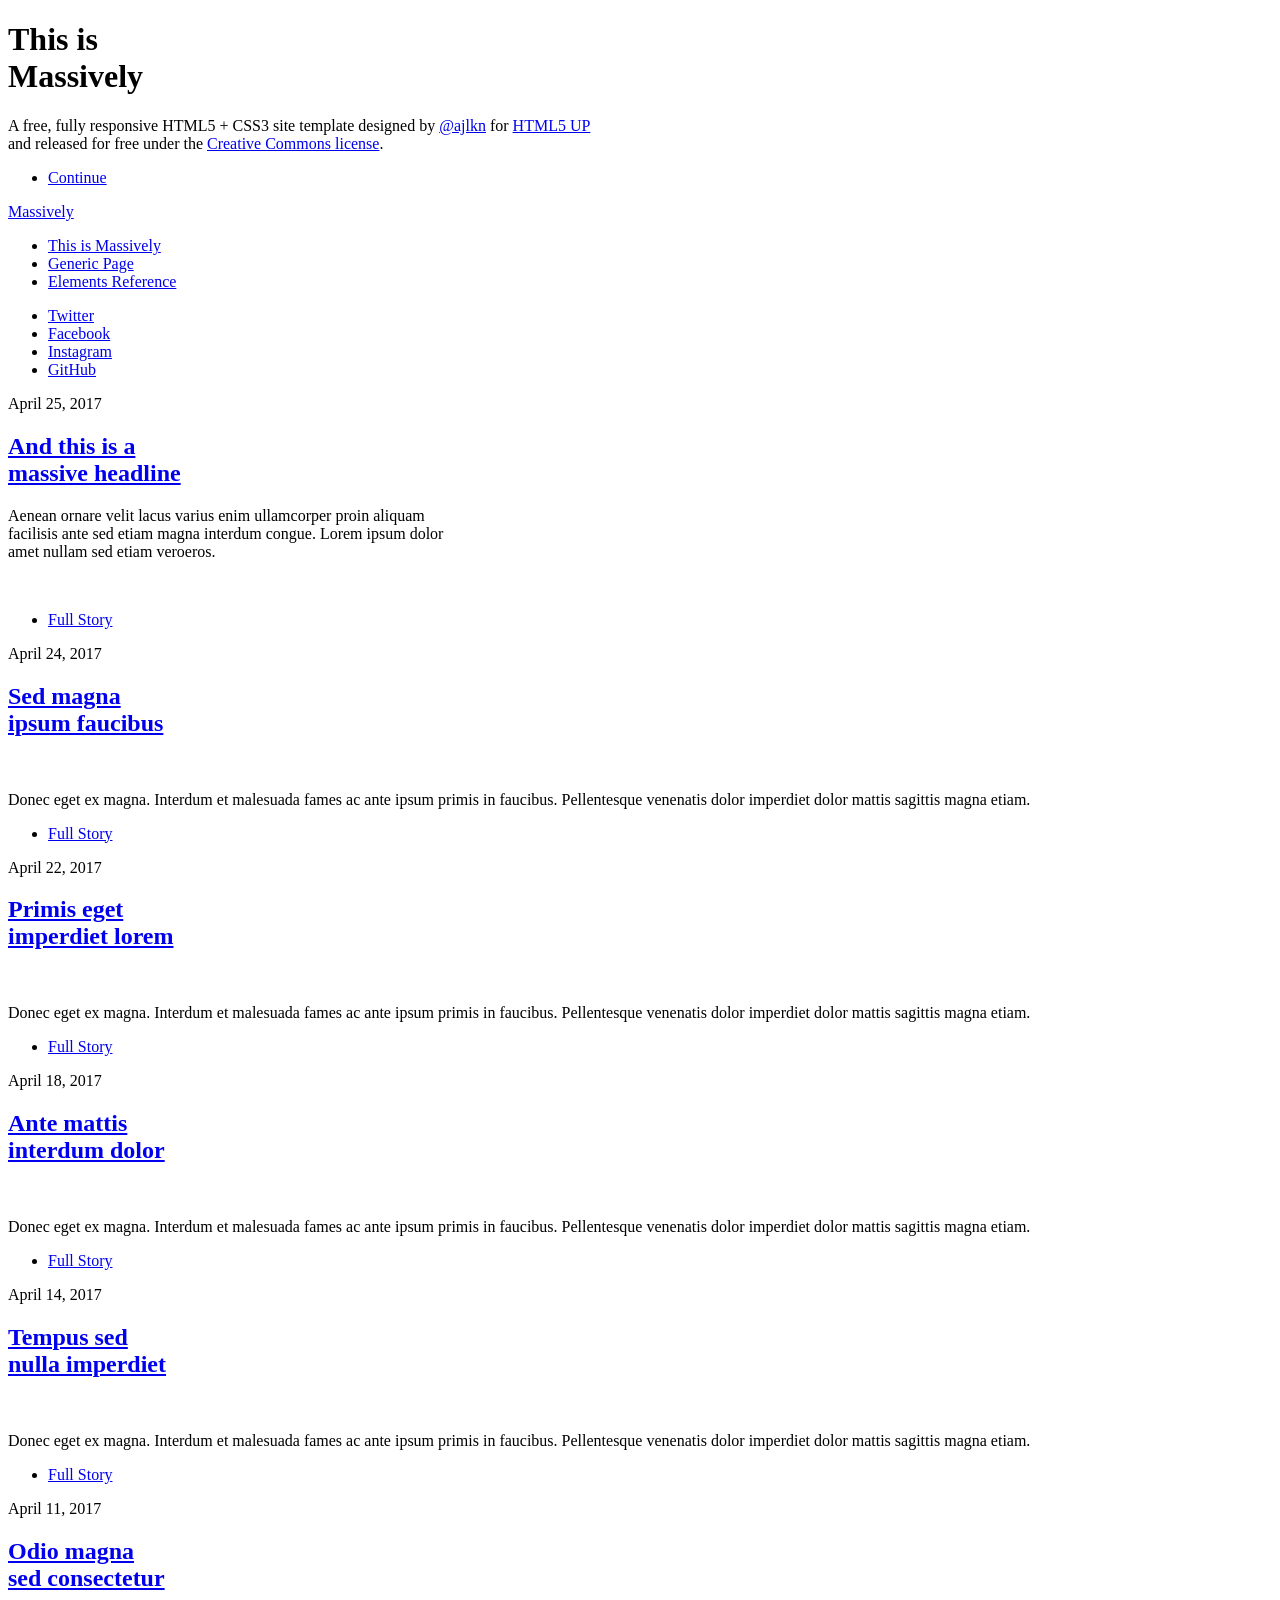
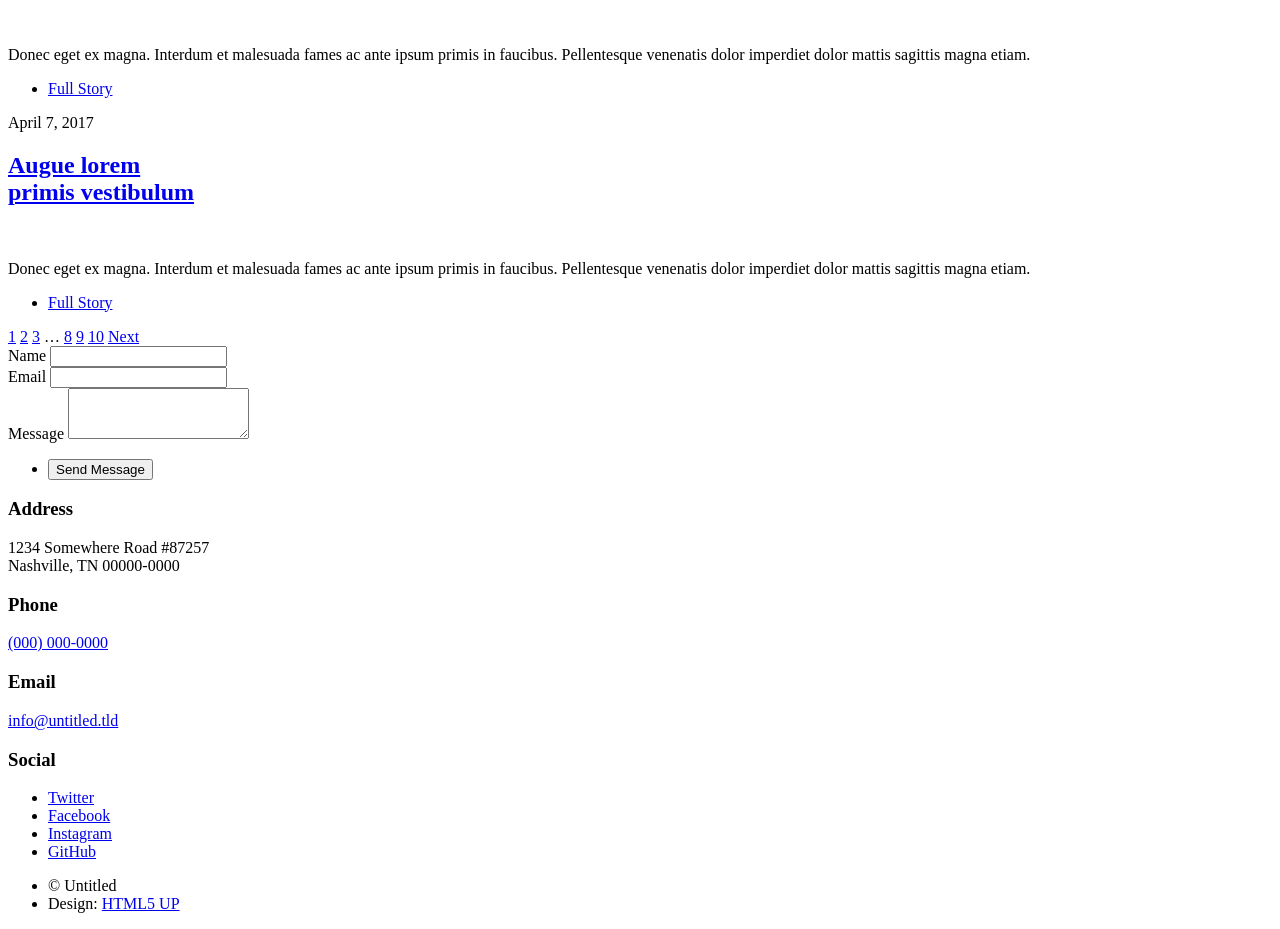
==== index.html @ 6dc0f6fa "Add files via upload" ====
<!DOCTYPE HTML>
<!--
	Massively by HTML5 UP
	html5up.net | @ajlkn
	Free for personal and commercial use under the CCA 3.0 license (html5up.net/license)
-->
<html>
	<head>
		<title>Massively by HTML5 UP</title>
		<meta charset="utf-8" />
		<meta name="viewport" content="width=device-width, initial-scale=1, user-scalable=no" />
		<link rel="stylesheet" href="assets/css/main.css" />
		<noscript><link rel="stylesheet" href="assets/css/noscript.css" /></noscript>
	</head>
	<body class="is-preload">

		<!-- Wrapper -->
			<div id="wrapper" class="fade-in">

				<!-- Intro -->
					<div id="intro">
						<h1>This is<br />
						Massively</h1>
						<p>A free, fully responsive HTML5 + CSS3 site template designed by <a href="https://twitter.com/ajlkn">@ajlkn</a> for <a href="https://html5up.net">HTML5 UP</a><br />
						and released for free under the <a href="https://html5up.net/license">Creative Commons license</a>.</p>
						<ul class="actions">
							<li><a href="#header" class="button icon solid solo fa-arrow-down scrolly">Continue</a></li>
						</ul>
					</div>

				<!-- Header -->
					<header id="header">
						<a href="index.html" class="logo">Massively</a>
					</header>

				<!-- Nav -->
					<nav id="nav">
						<ul class="links">
							<li class="active"><a href="index.html">This is Massively</a></li>
							<li><a href="generic.html">Generic Page</a></li>
							<li><a href="elements.html">Elements Reference</a></li>
						</ul>
						<ul class="icons">
							<li><a href="#" class="icon brands fa-twitter"><span class="label">Twitter</span></a></li>
							<li><a href="#" class="icon brands fa-facebook-f"><span class="label">Facebook</span></a></li>
							<li><a href="#" class="icon brands fa-instagram"><span class="label">Instagram</span></a></li>
							<li><a href="#" class="icon brands fa-github"><span class="label">GitHub</span></a></li>
						</ul>
					</nav>

				<!-- Main -->
					<div id="main">

						<!-- Featured Post -->
							<article class="post featured">
								<header class="major">
									<span class="date">April 25, 2017</span>
									<h2><a href="#">And this is a<br />
									massive headline</a></h2>
									<p>Aenean ornare velit lacus varius enim ullamcorper proin aliquam<br />
									facilisis ante sed etiam magna interdum congue. Lorem ipsum dolor<br />
									amet nullam sed etiam veroeros.</p>
								</header>
								<a href="#" class="image main"><img src="images/pic01.jpg" alt="" /></a>
								<ul class="actions special">
									<li><a href="#" class="button large">Full Story</a></li>
								</ul>
							</article>

						<!-- Posts -->
							<section class="posts">
								<article>
									<header>
										<span class="date">April 24, 2017</span>
										<h2><a href="#">Sed magna<br />
										ipsum faucibus</a></h2>
									</header>
									<a href="#" class="image fit"><img src="images/pic02.jpg" alt="" /></a>
									<p>Donec eget ex magna. Interdum et malesuada fames ac ante ipsum primis in faucibus. Pellentesque venenatis dolor imperdiet dolor mattis sagittis magna etiam.</p>
									<ul class="actions special">
										<li><a href="#" class="button">Full Story</a></li>
									</ul>
								</article>
								<article>
									<header>
										<span class="date">April 22, 2017</span>
										<h2><a href="#">Primis eget<br />
										imperdiet lorem</a></h2>
									</header>
									<a href="#" class="image fit"><img src="images/pic03.jpg" alt="" /></a>
									<p>Donec eget ex magna. Interdum et malesuada fames ac ante ipsum primis in faucibus. Pellentesque venenatis dolor imperdiet dolor mattis sagittis magna etiam.</p>
									<ul class="actions special">
										<li><a href="#" class="button">Full Story</a></li>
									</ul>
								</article>
								<article>
									<header>
										<span class="date">April 18, 2017</span>
										<h2><a href="#">Ante mattis<br />
										interdum dolor</a></h2>
									</header>
									<a href="#" class="image fit"><img src="images/pic04.jpg" alt="" /></a>
									<p>Donec eget ex magna. Interdum et malesuada fames ac ante ipsum primis in faucibus. Pellentesque venenatis dolor imperdiet dolor mattis sagittis magna etiam.</p>
									<ul class="actions special">
										<li><a href="#" class="button">Full Story</a></li>
									</ul>
								</article>
								<article>
									<header>
										<span class="date">April 14, 2017</span>
										<h2><a href="#">Tempus sed<br />
										nulla imperdiet</a></h2>
									</header>
									<a href="#" class="image fit"><img src="images/pic05.jpg" alt="" /></a>
									<p>Donec eget ex magna. Interdum et malesuada fames ac ante ipsum primis in faucibus. Pellentesque venenatis dolor imperdiet dolor mattis sagittis magna etiam.</p>
									<ul class="actions special">
										<li><a href="#" class="button">Full Story</a></li>
									</ul>
								</article>
								<article>
									<header>
										<span class="date">April 11, 2017</span>
										<h2><a href="#">Odio magna<br />
										sed consectetur</a></h2>
									</header>
									<a href="#" class="image fit"><img src="images/pic06.jpg" alt="" /></a>
									<p>Donec eget ex magna. Interdum et malesuada fames ac ante ipsum primis in faucibus. Pellentesque venenatis dolor imperdiet dolor mattis sagittis magna etiam.</p>
									<ul class="actions special">
										<li><a href="#" class="button">Full Story</a></li>
									</ul>
								</article>
								<article>
									<header>
										<span class="date">April 7, 2017</span>
										<h2><a href="#">Augue lorem<br />
										primis vestibulum</a></h2>
									</header>
									<a href="#" class="image fit"><img src="images/pic07.jpg" alt="" /></a>
									<p>Donec eget ex magna. Interdum et malesuada fames ac ante ipsum primis in faucibus. Pellentesque venenatis dolor imperdiet dolor mattis sagittis magna etiam.</p>
									<ul class="actions special">
										<li><a href="#" class="button">Full Story</a></li>
									</ul>
								</article>
							</section>

						<!-- Footer -->
							<footer>
								<div class="pagination">
									<!--<a href="#" class="previous">Prev</a>-->
									<a href="#" class="page active">1</a>
									<a href="#" class="page">2</a>
									<a href="#" class="page">3</a>
									<span class="extra">&hellip;</span>
									<a href="#" class="page">8</a>
									<a href="#" class="page">9</a>
									<a href="#" class="page">10</a>
									<a href="#" class="next">Next</a>
								</div>
							</footer>

					</div>

				<!-- Footer -->
					<footer id="footer">
						<section>
							<form method="post" action="#">
								<div class="fields">
									<div class="field">
										<label for="name">Name</label>
										<input type="text" name="name" id="name" />
									</div>
									<div class="field">
										<label for="email">Email</label>
										<input type="text" name="email" id="email" />
									</div>
									<div class="field">
										<label for="message">Message</label>
										<textarea name="message" id="message" rows="3"></textarea>
									</div>
								</div>
								<ul class="actions">
									<li><input type="submit" value="Send Message" /></li>
								</ul>
							</form>
						</section>
						<section class="split contact">
							<section class="alt">
								<h3>Address</h3>
								<p>1234 Somewhere Road #87257<br />
								Nashville, TN 00000-0000</p>
							</section>
							<section>
								<h3>Phone</h3>
								<p><a href="#">(000) 000-0000</a></p>
							</section>
							<section>
								<h3>Email</h3>
								<p><a href="#">info@untitled.tld</a></p>
							</section>
							<section>
								<h3>Social</h3>
								<ul class="icons alt">
									<li><a href="#" class="icon brands alt fa-twitter"><span class="label">Twitter</span></a></li>
									<li><a href="#" class="icon brands alt fa-facebook-f"><span class="label">Facebook</span></a></li>
									<li><a href="#" class="icon brands alt fa-instagram"><span class="label">Instagram</span></a></li>
									<li><a href="#" class="icon brands alt fa-github"><span class="label">GitHub</span></a></li>
								</ul>
							</section>
						</section>
					</footer>

				<!-- Copyright -->
					<div id="copyright">
						<ul><li>&copy; Untitled</li><li>Design: <a href="https://html5up.net">HTML5 UP</a></li></ul>
					</div>

			</div>

		<!-- Scripts -->
			<script src="assets/js/jquery.min.js"></script>
			<script src="assets/js/jquery.scrollex.min.js"></script>
			<script src="assets/js/jquery.scrolly.min.js"></script>
			<script src="assets/js/browser.min.js"></script>
			<script src="assets/js/breakpoints.min.js"></script>
			<script src="assets/js/util.js"></script>
			<script src="assets/js/main.js"></script>

	</body>
</html>
---- assets/css/main.css ----
@import url(fontawesome-all.min.css);
@import url("https://fonts.googleapis.com/css?family=Merriweather:300,700,300italic,700italic|Source+Sans+Pro:900");

/*
	Massively by HTML5 UP
	html5up.net | @ajlkn
	Free for personal and commercial use under the CCA 3.0 license (html5up.net/license)
*/

html, body, div, span, applet, object,
iframe, h1, h2, h3, h4, h5, h6, p, blockquote,
pre, a, abbr, acronym, address, big, cite,
code, del, dfn, em, img, ins, kbd, q, s, samp,
small, strike, strong, sub, sup, tt, var, b,
u, i, center, dl, dt, dd, ol, ul, li, fieldset,
form, label, legend, table, caption, tbody,
tfoot, thead, tr, th, td, article, aside,
canvas, details, embed, figure, figcaption,
footer, header, hgroup, menu, nav, output, ruby,
section, summary, time, mark, audio, video {
	margin: 0;
	padding: 0;
	border: 0;
	font-size: 100%;
	font: inherit;
	vertical-align: baseline;}

article, aside, details, figcaption, figure,
footer, header, hgroup, menu, nav, section {
	display: block;}

body {
	line-height: 1;
}

ol, ul {
	list-style: none;
}

blockquote, q {
	quotes: none;
}

	blockquote:before, blockquote:after, q:before, q:after {
		content: '';
		content: none;
	}

table {
	border-collapse: collapse;
	border-spacing: 0;
}

body {
	-webkit-text-size-adjust: none;
}

mark {
	background-color: transparent;
	color: inherit;
}

input::-moz-focus-inner {
	border: 0;
	padding: 0;
}

input, select, textarea {
	-moz-appearance: none;
	-webkit-appearance: none;
	-ms-appearance: none;
	appearance: none;
}

/* Basic */

	@-ms-viewport {
		width: device-width;
	}

	body {
		-ms-overflow-style: scrollbar;
	}

	@media screen and (max-width: 480px) {

		html, body {
			min-width: 320px;
		}

	}

	html {
		box-sizing: border-box;
	}

	*, *:before, *:after {
		box-sizing: inherit;
	}

	body {
		background-color: #1e252d;
	}

		body.is-preload *, body.is-preload *:before, body.is-preload *:after {
			-moz-animation: none !important;
			-webkit-animation: none !important;
			-ms-animation: none !important;
			animation: none !important;
			-moz-transition: none !important;
			-webkit-transition: none !important;
			-ms-transition: none !important;
			transition: none !important;
		}

/* Type */

	html {
		font-size: 16pt;
	}

		@media screen and (max-width: 1680px) {

			html {
				font-size: 12pt;
			}

		}

		@media screen and (max-width: 1280px) {

			html {
				font-size: 11pt;
			}

		}

		@media screen and (max-width: 360px) {

			html {
				font-size: 10pt;
			}

		}

	body {
		color: #212931;
	}

	body, input, select, textarea {
		font-family: "Merriweather", Georgia, serif;
		font-weight: 300;
		font-size: 1rem;
		line-height: 2.375;
	}

	a {
		-moz-transition: color 0.2s ease-in-out, background-color 0.2s ease-in-out, border-color 0.2s ease-in-out, box-shadow 0.2s ease-in-out;
		-webkit-transition: color 0.2s ease-in-out, background-color 0.2s ease-in-out, border-color 0.2s ease-in-out, box-shadow 0.2s ease-in-out;
		-ms-transition: color 0.2s ease-in-out, background-color 0.2s ease-in-out, border-color 0.2s ease-in-out, box-shadow 0.2s ease-in-out;
		transition: color 0.2s ease-in-out, background-color 0.2s ease-in-out, border-color 0.2s ease-in-out, box-shadow 0.2s ease-in-out;
		border-bottom: dotted 1px;
		text-decoration: none;
	}

		a:hover {
			border-bottom-color: transparent;
		}

	strong, b {
		font-weight: 600;
	}

	em, i {
		font-style: italic;
	}

	p {
		text-align: justify;
		margin: 0 0 2rem 0;
	}

	h1, h2, h3, h4, h5, h6 {
		font-family: "Source Sans Pro", Helvetica, sans-serif;
		font-weight: 900;
		line-height: 1.5;
		letter-spacing: 0.075em;
		text-transform: uppercase;
		margin: 0 0 1rem 0;
	}

		h1 a, h2 a, h3 a, h4 a, h5 a, h6 a {
			border-bottom: 0;
			color: inherit;
			text-decoration: none;
		}

	h1 {
		font-size: 4rem;
		line-height: 1.1;
		margin: 0 0 2rem 0;
	}

	h2 {
		font-size: 1.75rem;
		line-height: 1.3;
		margin: 0 0 1.5rem 0;
	}

	h3 {
		font-size: 1.25rem;
		margin: 0 0 1.5rem 0;
	}

	h4 {
		font-size: 1rem;
	}

	h5 {
		font-size: 0.9rem;
	}

	h6 {
		font-size: 0.8rem;
	}

	sub {
		font-size: 0.8rem;
		position: relative;
		top: 0.5rem;
	}

	sup {
		font-size: 0.8rem;
		position: relative;
		top: -0.5rem;
	}

	blockquote {
		border-left: solid 4px;
		font-style: italic;
		margin: 0 0 2rem 0;
		padding: 0.5rem 0 0.5rem 2rem;
	}

	code {
		border: solid 2px;
		font-family: "Courier New", monospace;
		font-size: 0.9rem;
		margin: 0 0.25rem;
		padding: 0.25rem 0.65rem;
	}

	pre {
		-webkit-overflow-scrolling: touch;
		font-family: "Courier New", monospace;
		font-size: 0.9rem;
		margin: 0 0 2rem 0;
	}

		pre code {
			display: block;
			line-height: 1.75;
			padding: 1rem 1.5rem;
			overflow-x: auto;
		}

	hr {
		border: 0;
		border-bottom: solid 2px;
		margin: 3rem 0;
	}

		hr.major {
			margin: 5rem 0;
		}

	.align-left {
		text-align: left;
	}

	.align-center {
		text-align: center;
	}

	.align-right {
		text-align: right;
	}

	input, select, textarea {
		color: #212931;
	}

	a {
		color: #212931;
		border-bottom-color: rgba(33, 41, 49, 0.5);
	}

		a:hover {
			border-bottom-color: transparent;
			color: #18bfef !important;
		}

	strong, b {
		color: #212931;
	}

	h1, h2, h3, h4, h5, h6 {
		color: #212931;
	}

	blockquote {
		border-left-color: #eeeeee;
	}

	code {
		background: rgba(220, 220, 220, 0.25);
		border-color: #eeeeee;
	}

	hr {
		border-bottom-color: #eeeeee;
	}

/* Row */

	.row {
		display: flex;
		flex-wrap: wrap;
		box-sizing: border-box;
		align-items: stretch;
	}

		.row > * {
			box-sizing: border-box;
		}

		.row.gtr-uniform > * > :last-child {
			margin-bottom: 0;
		}

		.row.aln-left {
			justify-content: flex-start;
		}

		.row.aln-center {
			justify-content: center;
		}

		.row.aln-right {
			justify-content: flex-end;
		}

		.row.aln-top {
			align-items: flex-start;
		}

		.row.aln-middle {
			align-items: center;
		}

		.row.aln-bottom {
			align-items: flex-end;
		}

		.row > .imp {
			order: -1;
		}

		.row > .col-1 {
			width: 8.33333%;
		}

		.row > .off-1 {
			margin-left: 8.33333%;
		}

		.row > .col-2 {
			width: 16.66667%;
		}

		.row > .off-2 {
			margin-left: 16.66667%;
		}

		.row > .col-3 {
			width: 25%;
		}

		.row > .off-3 {
			margin-left: 25%;
		}

		.row > .col-4 {
			width: 33.33333%;
		}

		.row > .off-4 {
			margin-left: 33.33333%;
		}

		.row > .col-5 {
			width: 41.66667%;
		}

		.row > .off-5 {
			margin-left: 41.66667%;
		}

		.row > .col-6 {
			width: 50%;
		}

		.row > .off-6 {
			margin-left: 50%;
		}

		.row > .col-7 {
			width: 58.33333%;
		}

		.row > .off-7 {
			margin-left: 58.33333%;
		}

		.row > .col-8 {
			width: 66.66667%;
		}

		.row > .off-8 {
			margin-left: 66.66667%;
		}

		.row > .col-9 {
			width: 75%;
		}

		.row > .off-9 {
			margin-left: 75%;
		}

		.row > .col-10 {
			width: 83.33333%;
		}

		.row > .off-10 {
			margin-left: 83.33333%;
		}

		.row > .col-11 {
			width: 91.66667%;
		}

		.row > .off-11 {
			margin-left: 91.66667%;
		}

		.row > .col-12 {
			width: 100%;
		}

		.row > .off-12 {
			margin-left: 100%;
		}

		.row.gtr-0 {
			margin-top: 0;
			margin-left: 0rem;
		}

			.row.gtr-0 > * {
				padding: 0 0 0 0rem;
			}

			.row.gtr-0.gtr-uniform {
				margin-top: 0rem;
			}

				.row.gtr-0.gtr-uniform > * {
					padding-top: 0rem;
				}

		.row.gtr-25 {
			margin-top: 0;
			margin-left: -0.375rem;
		}

			.row.gtr-25 > * {
				padding: 0 0 0 0.375rem;
			}

			.row.gtr-25.gtr-uniform {
				margin-top: -0.375rem;
			}

				.row.gtr-25.gtr-uniform > * {
					padding-top: 0.375rem;
				}

		.row.gtr-50 {
			margin-top: 0;
			margin-left: -0.75rem;
		}

			.row.gtr-50 > * {
				padding: 0 0 0 0.75rem;
			}

			.row.gtr-50.gtr-uniform {
				margin-top: -0.75rem;
			}

				.row.gtr-50.gtr-uniform > * {
					padding-top: 0.75rem;
				}

		.row {
			margin-top: 0;
			margin-left: -1.5rem;
		}

			.row > * {
				padding: 0 0 0 1.5rem;
			}

			.row.gtr-uniform {
				margin-top: -1.5rem;
			}

				.row.gtr-uniform > * {
					padding-top: 1.5rem;
				}

		.row.gtr-150 {
			margin-top: 0;
			margin-left: -2.25rem;
		}

			.row.gtr-150 > * {
				padding: 0 0 0 2.25rem;
			}

			.row.gtr-150.gtr-uniform {
				margin-top: -2.25rem;
			}

				.row.gtr-150.gtr-uniform > * {
					padding-top: 2.25rem;
				}

		.row.gtr-200 {
			margin-top: 0;
			margin-left: -3rem;
		}

			.row.gtr-200 > * {
				padding: 0 0 0 3rem;
			}

			.row.gtr-200.gtr-uniform {
				margin-top: -3rem;
			}

				.row.gtr-200.gtr-uniform > * {
					padding-top: 3rem;
				}

		@media screen and (max-width: 1680px) {

			.row {
				display: flex;
				flex-wrap: wrap;
				box-sizing: border-box;
				align-items: stretch;
			}

				.row > * {
					box-sizing: border-box;
				}

				.row.gtr-uniform > * > :last-child {
					margin-bottom: 0;
				}

				.row.aln-left {
					justify-content: flex-start;
				}

				.row.aln-center {
					justify-content: center;
				}

				.row.aln-right {
					justify-content: flex-end;
				}

				.row.aln-top {
					align-items: flex-start;
				}

				.row.aln-middle {
					align-items: center;
				}

				.row.aln-bottom {
					align-items: flex-end;
				}

				.row > .imp-xlarge {
					order: -1;
				}

				.row > .col-1-xlarge {
					width: 8.33333%;
				}

				.row > .off-1-xlarge {
					margin-left: 8.33333%;
				}

				.row > .col-2-xlarge {
					width: 16.66667%;
				}

				.row > .off-2-xlarge {
					margin-left: 16.66667%;
				}

				.row > .col-3-xlarge {
					width: 25%;
				}

				.row > .off-3-xlarge {
					margin-left: 25%;
				}

				.row > .col-4-xlarge {
					width: 33.33333%;
				}

				.row > .off-4-xlarge {
					margin-left: 33.33333%;
				}

				.row > .col-5-xlarge {
					width: 41.66667%;
				}

				.row > .off-5-xlarge {
					margin-left: 41.66667%;
				}

				.row > .col-6-xlarge {
					width: 50%;
				}

				.row > .off-6-xlarge {
					margin-left: 50%;
				}

				.row > .col-7-xlarge {
					width: 58.33333%;
				}

				.row > .off-7-xlarge {
					margin-left: 58.33333%;
				}

				.row > .col-8-xlarge {
					width: 66.66667%;
				}

				.row > .off-8-xlarge {
					margin-left: 66.66667%;
				}

				.row > .col-9-xlarge {
					width: 75%;
				}

				.row > .off-9-xlarge {
					margin-left: 75%;
				}

				.row > .col-10-xlarge {
					width: 83.33333%;
				}

				.row > .off-10-xlarge {
					margin-left: 83.33333%;
				}

				.row > .col-11-xlarge {
					width: 91.66667%;
				}

				.row > .off-11-xlarge {
					margin-left: 91.66667%;
				}

				.row > .col-12-xlarge {
					width: 100%;
				}

				.row > .off-12-xlarge {
					margin-left: 100%;
				}

				.row.gtr-0 {
					margin-top: 0;
					margin-left: 0rem;
				}

					.row.gtr-0 > * {
						padding: 0 0 0 0rem;
					}

					.row.gtr-0.gtr-uniform {
						margin-top: 0rem;
					}

						.row.gtr-0.gtr-uniform > * {
							padding-top: 0rem;
						}

				.row.gtr-25 {
					margin-top: 0;
					margin-left: -0.375rem;
				}

					.row.gtr-25 > * {
						padding: 0 0 0 0.375rem;
					}

					.row.gtr-25.gtr-uniform {
						margin-top: -0.375rem;
					}

						.row.gtr-25.gtr-uniform > * {
							padding-top: 0.375rem;
						}

				.row.gtr-50 {
					margin-top: 0;
					margin-left: -0.75rem;
				}

					.row.gtr-50 > * {
						padding: 0 0 0 0.75rem;
					}

					.row.gtr-50.gtr-uniform {
						margin-top: -0.75rem;
					}

						.row.gtr-50.gtr-uniform > * {
							padding-top: 0.75rem;
						}

				.row {
					margin-top: 0;
					margin-left: -1.5rem;
				}

					.row > * {
						padding: 0 0 0 1.5rem;
					}

					.row.gtr-uniform {
						margin-top: -1.5rem;
					}

						.row.gtr-uniform > * {
							padding-top: 1.5rem;
						}

				.row.gtr-150 {
					margin-top: 0;
					margin-left: -2.25rem;
				}

					.row.gtr-150 > * {
						padding: 0 0 0 2.25rem;
					}

					.row.gtr-150.gtr-uniform {
						margin-top: -2.25rem;
					}

						.row.gtr-150.gtr-uniform > * {
							padding-top: 2.25rem;
						}

				.row.gtr-200 {
					margin-top: 0;
					margin-left: -3rem;
				}

					.row.gtr-200 > * {
						padding: 0 0 0 3rem;
					}

					.row.gtr-200.gtr-uniform {
						margin-top: -3rem;
					}

						.row.gtr-200.gtr-uniform > * {
							padding-top: 3rem;
						}

		}

		@media screen and (max-width: 1280px) {

			.row {
				display: flex;
				flex-wrap: wrap;
				box-sizing: border-box;
				align-items: stretch;
			}

				.row > * {
					box-sizing: border-box;
				}

				.row.gtr-uniform > * > :last-child {
					margin-bottom: 0;
				}

				.row.aln-left {
					justify-content: flex-start;
				}

				.row.aln-center {
					justify-content: center;
				}

				.row.aln-right {
					justify-content: flex-end;
				}

				.row.aln-top {
					align-items: flex-start;
				}

				.row.aln-middle {
					align-items: center;
				}

				.row.aln-bottom {
					align-items: flex-end;
				}

				.row > .imp-large {
					order: -1;
				}

				.row > .col-1-large {
					width: 8.33333%;
				}

				.row > .off-1-large {
					margin-left: 8.33333%;
				}

				.row > .col-2-large {
					width: 16.66667%;
				}

				.row > .off-2-large {
					margin-left: 16.66667%;
				}

				.row > .col-3-large {
					width: 25%;
				}

				.row > .off-3-large {
					margin-left: 25%;
				}

				.row > .col-4-large {
					width: 33.33333%;
				}

				.row > .off-4-large {
					margin-left: 33.33333%;
				}

				.row > .col-5-large {
					width: 41.66667%;
				}

				.row > .off-5-large {
					margin-left: 41.66667%;
				}

				.row > .col-6-large {
					width: 50%;
				}

				.row > .off-6-large {
					margin-left: 50%;
				}

				.row > .col-7-large {
					width: 58.33333%;
				}

				.row > .off-7-large {
					margin-left: 58.33333%;
				}

				.row > .col-8-large {
					width: 66.66667%;
				}

				.row > .off-8-large {
					margin-left: 66.66667%;
				}

				.row > .col-9-large {
					width: 75%;
				}

				.row > .off-9-large {
					margin-left: 75%;
				}

				.row > .col-10-large {
					width: 83.33333%;
				}

				.row > .off-10-large {
					margin-left: 83.33333%;
				}

				.row > .col-11-large {
					width: 91.66667%;
				}

				.row > .off-11-large {
					margin-left: 91.66667%;
				}

				.row > .col-12-large {
					width: 100%;
				}

				.row > .off-12-large {
					margin-left: 100%;
				}

				.row.gtr-0 {
					margin-top: 0;
					margin-left: 0rem;
				}

					.row.gtr-0 > * {
						padding: 0 0 0 0rem;
					}

					.row.gtr-0.gtr-uniform {
						margin-top: 0rem;
					}

						.row.gtr-0.gtr-uniform > * {
							padding-top: 0rem;
						}

				.row.gtr-25 {
					margin-top: 0;
					margin-left: -0.375rem;
				}

					.row.gtr-25 > * {
						padding: 0 0 0 0.375rem;
					}

					.row.gtr-25.gtr-uniform {
						margin-top: -0.375rem;
					}

						.row.gtr-25.gtr-uniform > * {
							padding-top: 0.375rem;
						}

				.row.gtr-50 {
					margin-top: 0;
					margin-left: -0.75rem;
				}

					.row.gtr-50 > * {
						padding: 0 0 0 0.75rem;
					}

					.row.gtr-50.gtr-uniform {
						margin-top: -0.75rem;
					}

						.row.gtr-50.gtr-uniform > * {
							padding-top: 0.75rem;
						}

				.row {
					margin-top: 0;
					margin-left: -1.5rem;
				}

					.row > * {
						padding: 0 0 0 1.5rem;
					}

					.row.gtr-uniform {
						margin-top: -1.5rem;
					}

						.row.gtr-uniform > * {
							padding-top: 1.5rem;
						}

				.row.gtr-150 {
					margin-top: 0;
					margin-left: -2.25rem;
				}

					.row.gtr-150 > * {
						padding: 0 0 0 2.25rem;
					}

					.row.gtr-150.gtr-uniform {
						margin-top: -2.25rem;
					}

						.row.gtr-150.gtr-uniform > * {
							padding-top: 2.25rem;
						}

				.row.gtr-200 {
					margin-top: 0;
					margin-left: -3rem;
				}

					.row.gtr-200 > * {
						padding: 0 0 0 3rem;
					}

					.row.gtr-200.gtr-uniform {
						margin-top: -3rem;
					}

						.row.gtr-200.gtr-uniform > * {
							padding-top: 3rem;
						}

		}

		@media screen and (max-width: 980px) {

			.row {
				display: flex;
				flex-wrap: wrap;
				box-sizing: border-box;
				align-items: stretch;
			}

				.row > * {
					box-sizing: border-box;
				}

				.row.gtr-uniform > * > :last-child {
					margin-bottom: 0;
				}

				.row.aln-left {
					justify-content: flex-start;
				}

				.row.aln-center {
					justify-content: center;
				}

				.row.aln-right {
					justify-content: flex-end;
				}

				.row.aln-top {
					align-items: flex-start;
				}

				.row.aln-middle {
					align-items: center;
				}

				.row.aln-bottom {
					align-items: flex-end;
				}

				.row > .imp-medium {
					order: -1;
				}

				.row > .col-1-medium {
					width: 8.33333%;
				}

				.row > .off-1-medium {
					margin-left: 8.33333%;
				}

				.row > .col-2-medium {
					width: 16.66667%;
				}

				.row > .off-2-medium {
					margin-left: 16.66667%;
				}

				.row > .col-3-medium {
					width: 25%;
				}

				.row > .off-3-medium {
					margin-left: 25%;
				}

				.row > .col-4-medium {
					width: 33.33333%;
				}

				.row > .off-4-medium {
					margin-left: 33.33333%;
				}

				.row > .col-5-medium {
					width: 41.66667%;
				}

				.row > .off-5-medium {
					margin-left: 41.66667%;
				}

				.row > .col-6-medium {
					width: 50%;
				}

				.row > .off-6-medium {
					margin-left: 50%;
				}

				.row > .col-7-medium {
					width: 58.33333%;
				}

				.row > .off-7-medium {
					margin-left: 58.33333%;
				}

				.row > .col-8-medium {
					width: 66.66667%;
				}

				.row > .off-8-medium {
					margin-left: 66.66667%;
				}

				.row > .col-9-medium {
					width: 75%;
				}

				.row > .off-9-medium {
					margin-left: 75%;
				}

				.row > .col-10-medium {
					width: 83.33333%;
				}

				.row > .off-10-medium {
					margin-left: 83.33333%;
				}

				.row > .col-11-medium {
					width: 91.66667%;
				}

				.row > .off-11-medium {
					margin-left: 91.66667%;
				}

				.row > .col-12-medium {
					width: 100%;
				}

				.row > .off-12-medium {
					margin-left: 100%;
				}

				.row.gtr-0 {
					margin-top: 0;
					margin-left: 0rem;
				}

					.row.gtr-0 > * {
						padding: 0 0 0 0rem;
					}

					.row.gtr-0.gtr-uniform {
						margin-top: 0rem;
					}

						.row.gtr-0.gtr-uniform > * {
							padding-top: 0rem;
						}

				.row.gtr-25 {
					margin-top: 0;
					margin-left: -0.375rem;
				}

					.row.gtr-25 > * {
						padding: 0 0 0 0.375rem;
					}

					.row.gtr-25.gtr-uniform {
						margin-top: -0.375rem;
					}

						.row.gtr-25.gtr-uniform > * {
							padding-top: 0.375rem;
						}

				.row.gtr-50 {
					margin-top: 0;
					margin-left: -0.75rem;
				}

					.row.gtr-50 > * {
						padding: 0 0 0 0.75rem;
					}

					.row.gtr-50.gtr-uniform {
						margin-top: -0.75rem;
					}

						.row.gtr-50.gtr-uniform > * {
							padding-top: 0.75rem;
						}

				.row {
					margin-top: 0;
					margin-left: -1.5rem;
				}

					.row > * {
						padding: 0 0 0 1.5rem;
					}

					.row.gtr-uniform {
						margin-top: -1.5rem;
					}

						.row.gtr-uniform > * {
							padding-top: 1.5rem;
						}

				.row.gtr-150 {
					margin-top: 0;
					margin-left: -2.25rem;
				}

					.row.gtr-150 > * {
						padding: 0 0 0 2.25rem;
					}

					.row.gtr-150.gtr-uniform {
						margin-top: -2.25rem;
					}

						.row.gtr-150.gtr-uniform > * {
							padding-top: 2.25rem;
						}

				.row.gtr-200 {
					margin-top: 0;
					margin-left: -3rem;
				}

					.row.gtr-200 > * {
						padding: 0 0 0 3rem;
					}

					.row.gtr-200.gtr-uniform {
						margin-top: -3rem;
					}

						.row.gtr-200.gtr-uniform > * {
							padding-top: 3rem;
						}

		}

		@media screen and (max-width: 736px) {

			.row {
				display: flex;
				flex-wrap: wrap;
				box-sizing: border-box;
				align-items: stretch;
			}

				.row > * {
					box-sizing: border-box;
				}

				.row.gtr-uniform > * > :last-child {
					margin-bottom: 0;
				}

				.row.aln-left {
					justify-content: flex-start;
				}

				.row.aln-center {
					justify-content: center;
				}

				.row.aln-right {
					justify-content: flex-end;
				}

				.row.aln-top {
					align-items: flex-start;
				}

				.row.aln-middle {
					align-items: center;
				}

				.row.aln-bottom {
					align-items: flex-end;
				}

				.row > .imp-small {
					order: -1;
				}

				.row > .col-1-small {
					width: 8.33333%;
				}

				.row > .off-1-small {
					margin-left: 8.33333%;
				}

				.row > .col-2-small {
					width: 16.66667%;
				}

				.row > .off-2-small {
					margin-left: 16.66667%;
				}

				.row > .col-3-small {
					width: 25%;
				}

				.row > .off-3-small {
					margin-left: 25%;
				}

				.row > .col-4-small {
					width: 33.33333%;
				}

				.row > .off-4-small {
					margin-left: 33.33333%;
				}

				.row > .col-5-small {
					width: 41.66667%;
				}

				.row > .off-5-small {
					margin-left: 41.66667%;
				}

				.row > .col-6-small {
					width: 50%;
				}

				.row > .off-6-small {
					margin-left: 50%;
				}

				.row > .col-7-small {
					width: 58.33333%;
				}

				.row > .off-7-small {
					margin-left: 58.33333%;
				}

				.row > .col-8-small {
					width: 66.66667%;
				}

				.row > .off-8-small {
					margin-left: 66.66667%;
				}

				.row > .col-9-small {
					width: 75%;
				}

				.row > .off-9-small {
					margin-left: 75%;
				}

				.row > .col-10-small {
					width: 83.33333%;
				}

				.row > .off-10-small {
					margin-left: 83.33333%;
				}

				.row > .col-11-small {
					width: 91.66667%;
				}

				.row > .off-11-small {
					margin-left: 91.66667%;
				}

				.row > .col-12-small {
					width: 100%;
				}

				.row > .off-12-small {
					margin-left: 100%;
				}

				.row.gtr-0 {
					margin-top: 0;
					margin-left: 0rem;
				}

					.row.gtr-0 > * {
						padding: 0 0 0 0rem;
					}

					.row.gtr-0.gtr-uniform {
						margin-top: 0rem;
					}

						.row.gtr-0.gtr-uniform > * {
							padding-top: 0rem;
						}

				.row.gtr-25 {
					margin-top: 0;
					margin-left: -0.375rem;
				}

					.row.gtr-25 > * {
						padding: 0 0 0 0.375rem;
					}

					.row.gtr-25.gtr-uniform {
						margin-top: -0.375rem;
					}

						.row.gtr-25.gtr-uniform > * {
							padding-top: 0.375rem;
						}

				.row.gtr-50 {
					margin-top: 0;
					margin-left: -0.75rem;
				}

					.row.gtr-50 > * {
						padding: 0 0 0 0.75rem;
					}

					.row.gtr-50.gtr-uniform {
						margin-top: -0.75rem;
					}

						.row.gtr-50.gtr-uniform > * {
							padding-top: 0.75rem;
						}

				.row {
					margin-top: 0;
					margin-left: -1.5rem;
				}

					.row > * {
						padding: 0 0 0 1.5rem;
					}

					.row.gtr-uniform {
						margin-top: -1.5rem;
					}

						.row.gtr-uniform > * {
							padding-top: 1.5rem;
						}

				.row.gtr-150 {
					margin-top: 0;
					margin-left: -2.25rem;
				}

					.row.gtr-150 > * {
						padding: 0 0 0 2.25rem;
					}

					.row.gtr-150.gtr-uniform {
						margin-top: -2.25rem;
					}

						.row.gtr-150.gtr-uniform > * {
							padding-top: 2.25rem;
						}

				.row.gtr-200 {
					margin-top: 0;
					margin-left: -3rem;
				}

					.row.gtr-200 > * {
						padding: 0 0 0 3rem;
					}

					.row.gtr-200.gtr-uniform {
						margin-top: -3rem;
					}

						.row.gtr-200.gtr-uniform > * {
							padding-top: 3rem;
						}

		}

		@media screen and (max-width: 480px) {

			.row {
				display: flex;
				flex-wrap: wrap;
				box-sizing: border-box;
				align-items: stretch;
			}

				.row > * {
					box-sizing: border-box;
				}

				.row.gtr-uniform > * > :last-child {
					margin-bottom: 0;
				}

				.row.aln-left {
					justify-content: flex-start;
				}

				.row.aln-center {
					justify-content: center;
				}

				.row.aln-right {
					justify-content: flex-end;
				}

				.row.aln-top {
					align-items: flex-start;
				}

				.row.aln-middle {
					align-items: center;
				}

				.row.aln-bottom {
					align-items: flex-end;
				}

				.row > .imp-xsmall {
					order: -1;
				}

				.row > .col-1-xsmall {
					width: 8.33333%;
				}

				.row > .off-1-xsmall {
					margin-left: 8.33333%;
				}

				.row > .col-2-xsmall {
					width: 16.66667%;
				}

				.row > .off-2-xsmall {
					margin-left: 16.66667%;
				}

				.row > .col-3-xsmall {
					width: 25%;
				}

				.row > .off-3-xsmall {
					margin-left: 25%;
				}

				.row > .col-4-xsmall {
					width: 33.33333%;
				}

				.row > .off-4-xsmall {
					margin-left: 33.33333%;
				}

				.row > .col-5-xsmall {
					width: 41.66667%;
				}

				.row > .off-5-xsmall {
					margin-left: 41.66667%;
				}

				.row > .col-6-xsmall {
					width: 50%;
				}

				.row > .off-6-xsmall {
					margin-left: 50%;
				}

				.row > .col-7-xsmall {
					width: 58.33333%;
				}

				.row > .off-7-xsmall {
					margin-left: 58.33333%;
				}

				.row > .col-8-xsmall {
					width: 66.66667%;
				}

				.row > .off-8-xsmall {
					margin-left: 66.66667%;
				}

				.row > .col-9-xsmall {
					width: 75%;
				}

				.row > .off-9-xsmall {
					margin-left: 75%;
				}

				.row > .col-10-xsmall {
					width: 83.33333%;
				}

				.row > .off-10-xsmall {
					margin-left: 83.33333%;
				}

				.row > .col-11-xsmall {
					width: 91.66667%;
				}

				.row > .off-11-xsmall {
					margin-left: 91.66667%;
				}

				.row > .col-12-xsmall {
					width: 100%;
				}

				.row > .off-12-xsmall {
					margin-left: 100%;
				}

				.row.gtr-0 {
					margin-top: 0;
					margin-left: 0rem;
				}

					.row.gtr-0 > * {
						padding: 0 0 0 0rem;
					}

					.row.gtr-0.gtr-uniform {
						margin-top: 0rem;
					}

						.row.gtr-0.gtr-uniform > * {
							padding-top: 0rem;
						}

				.row.gtr-25 {
					margin-top: 0;
					margin-left: -0.375rem;
				}

					.row.gtr-25 > * {
						padding: 0 0 0 0.375rem;
					}

					.row.gtr-25.gtr-uniform {
						margin-top: -0.375rem;
					}

						.row.gtr-25.gtr-uniform > * {
							padding-top: 0.375rem;
						}

				.row.gtr-50 {
					margin-top: 0;
					margin-left: -0.75rem;
				}

					.row.gtr-50 > * {
						padding: 0 0 0 0.75rem;
					}

					.row.gtr-50.gtr-uniform {
						margin-top: -0.75rem;
					}

						.row.gtr-50.gtr-uniform > * {
							padding-top: 0.75rem;
						}

				.row {
					margin-top: 0;
					margin-left: -1.5rem;
				}

					.row > * {
						padding: 0 0 0 1.5rem;
					}

					.row.gtr-uniform {
						margin-top: -1.5rem;
					}

						.row.gtr-uniform > * {
							padding-top: 1.5rem;
						}

				.row.gtr-150 {
					margin-top: 0;
					margin-left: -2.25rem;
				}

					.row.gtr-150 > * {
						padding: 0 0 0 2.25rem;
					}

					.row.gtr-150.gtr-uniform {
						margin-top: -2.25rem;
					}

						.row.gtr-150.gtr-uniform > * {
							padding-top: 2.25rem;
						}

				.row.gtr-200 {
					margin-top: 0;
					margin-left: -3rem;
				}

					.row.gtr-200 > * {
						padding: 0 0 0 3rem;
					}

					.row.gtr-200.gtr-uniform {
						margin-top: -3rem;
					}

						.row.gtr-200.gtr-uniform > * {
							padding-top: 3rem;
						}

		}

		@media screen and (max-width: 360px) {

			.row {
				display: flex;
				flex-wrap: wrap;
				box-sizing: border-box;
				align-items: stretch;
			}

				.row > * {
					box-sizing: border-box;
				}

				.row.gtr-uniform > * > :last-child {
					margin-bottom: 0;
				}

				.row.aln-left {
					justify-content: flex-start;
				}

				.row.aln-center {
					justify-content: center;
				}

				.row.aln-right {
					justify-content: flex-end;
				}

				.row.aln-top {
					align-items: flex-start;
				}

				.row.aln-middle {
					align-items: center;
				}

				.row.aln-bottom {
					align-items: flex-end;
				}

				.row > .imp-xxsmall {
					order: -1;
				}

				.row > .col-1-xxsmall {
					width: 8.33333%;
				}

				.row > .off-1-xxsmall {
					margin-left: 8.33333%;
				}

				.row > .col-2-xxsmall {
					width: 16.66667%;
				}

				.row > .off-2-xxsmall {
					margin-left: 16.66667%;
				}

				.row > .col-3-xxsmall {
					width: 25%;
				}

				.row > .off-3-xxsmall {
					margin-left: 25%;
				}

				.row > .col-4-xxsmall {
					width: 33.33333%;
				}

				.row > .off-4-xxsmall {
					margin-left: 33.33333%;
				}

				.row > .col-5-xxsmall {
					width: 41.66667%;
				}

				.row > .off-5-xxsmall {
					margin-left: 41.66667%;
				}

				.row > .col-6-xxsmall {
					width: 50%;
				}

				.row > .off-6-xxsmall {
					margin-left: 50%;
				}

				.row > .col-7-xxsmall {
					width: 58.33333%;
				}

				.row > .off-7-xxsmall {
					margin-left: 58.33333%;
				}

				.row > .col-8-xxsmall {
					width: 66.66667%;
				}

				.row > .off-8-xxsmall {
					margin-left: 66.66667%;
				}

				.row > .col-9-xxsmall {
					width: 75%;
				}

				.row > .off-9-xxsmall {
					margin-left: 75%;
				}

				.row > .col-10-xxsmall {
					width: 83.33333%;
				}

				.row > .off-10-xxsmall {
					margin-left: 83.33333%;
				}

				.row > .col-11-xxsmall {
					width: 91.66667%;
				}

				.row > .off-11-xxsmall {
					margin-left: 91.66667%;
				}

				.row > .col-12-xxsmall {
					width: 100%;
				}

				.row > .off-12-xxsmall {
					margin-left: 100%;
				}

				.row.gtr-0 {
					margin-top: 0;
					margin-left: 0rem;
				}

					.row.gtr-0 > * {
						padding: 0 0 0 0rem;
					}

					.row.gtr-0.gtr-uniform {
						margin-top: 0rem;
					}

						.row.gtr-0.gtr-uniform > * {
							padding-top: 0rem;
						}

				.row.gtr-25 {
					margin-top: 0;
					margin-left: -0.375rem;
				}

					.row.gtr-25 > * {
						padding: 0 0 0 0.375rem;
					}

					.row.gtr-25.gtr-uniform {
						margin-top: -0.375rem;
					}

						.row.gtr-25.gtr-uniform > * {
							padding-top: 0.375rem;
						}

				.row.gtr-50 {
					margin-top: 0;
					margin-left: -0.75rem;
				}

					.row.gtr-50 > * {
						padding: 0 0 0 0.75rem;
					}

					.row.gtr-50.gtr-uniform {
						margin-top: -0.75rem;
					}

						.row.gtr-50.gtr-uniform > * {
							padding-top: 0.75rem;
						}

				.row {
					margin-top: 0;
					margin-left: -1.5rem;
				}

					.row > * {
						padding: 0 0 0 1.5rem;
					}

					.row.gtr-uniform {
						margin-top: -1.5rem;
					}

						.row.gtr-uniform > * {
							padding-top: 1.5rem;
						}

				.row.gtr-150 {
					margin-top: 0;
					margin-left: -2.25rem;
				}

					.row.gtr-150 > * {
						padding: 0 0 0 2.25rem;
					}

					.row.gtr-150.gtr-uniform {
						margin-top: -2.25rem;
					}

						.row.gtr-150.gtr-uniform > * {
							padding-top: 2.25rem;
						}

				.row.gtr-200 {
					margin-top: 0;
					margin-left: -3rem;
				}

					.row.gtr-200 > * {
						padding: 0 0 0 3rem;
					}

					.row.gtr-200.gtr-uniform {
						margin-top: -3rem;
					}

						.row.gtr-200.gtr-uniform > * {
							padding-top: 3rem;
						}

		}

/* Box */

	.box {
		border: solid 2px;
		margin-bottom: 2rem;
		padding: 1.5rem;
	}

		.box > :last-child,
		.box > :last-child > :last-child,
		.box > :last-child > :last-child > :last-child {
			margin-bottom: 0;
		}

		.box.alt {
			border: 0;
			border-radius: 0;
			padding: 0;
		}

	.box {
		border-color: #eeeeee;
	}

/* Button */

	input[type="submit"],
	input[type="reset"],
	input[type="button"],
	button,
	.button {
		-moz-appearance: none;
		-webkit-appearance: none;
		-ms-appearance: none;
		appearance: none;
		-moz-transition: background-color 0.2s ease-in-out, box-shadow 0.2s ease-in-out, color 0.2s ease-in-out;
		-webkit-transition: background-color 0.2s ease-in-out, box-shadow 0.2s ease-in-out, color 0.2s ease-in-out;
		-ms-transition: background-color 0.2s ease-in-out, box-shadow 0.2s ease-in-out, color 0.2s ease-in-out;
		transition: background-color 0.2s ease-in-out, box-shadow 0.2s ease-in-out, color 0.2s ease-in-out;
		border: 0;
		border-radius: 0;
		cursor: pointer;
		display: inline-block;
		font-family: "Source Sans Pro", Helvetica, sans-serif;
		font-size: 0.8rem;
		font-weight: 900;
		letter-spacing: 0.075em;
		height: 3rem;
		line-height: 3rem;
		padding: 0 2rem;
		text-align: center;
		text-decoration: none;
		text-transform: uppercase;
		white-space: nowrap;
	}

		input[type="submit"].icon:before,
		input[type="reset"].icon:before,
		input[type="button"].icon:before,
		button.icon:before,
		.button.icon:before {
			margin-right: 0.5rem;
		}

		input[type="submit"].icon.solo,
		input[type="reset"].icon.solo,
		input[type="button"].icon.solo,
		button.icon.solo,
		.button.icon.solo {
			position: relative;
			width: 4rem;
			height: 4rem;
			line-height: 4rem;
			border-radius: 4rem;
			text-indent: 4rem;
			overflow: hidden;
			padding: 0;
			white-space: nowrap;
		}

			input[type="submit"].icon.solo:before,
			input[type="reset"].icon.solo:before,
			input[type="button"].icon.solo:before,
			button.icon.solo:before,
			.button.icon.solo:before {
				position: absolute;
				display: block;
				top: 0;
				left: 0;
				width: inherit;
				height: inherit;
				line-height: inherit;
				font-size: 1.25rem;
				margin-right: 0;
				text-align: center;
				text-indent: 0;
			}

		input[type="submit"].fit,
		input[type="reset"].fit,
		input[type="button"].fit,
		button.fit,
		.button.fit {
			width: 100%;
		}

		input[type="submit"].small,
		input[type="reset"].small,
		input[type="button"].small,
		button.small,
		.button.small {
			font-size: 0.7rem;
			height: 2.5rem;
			line-height: 2.5rem;
			padding: 0 1.5rem;
		}

		input[type="submit"].large,
		input[type="reset"].large,
		input[type="button"].large,
		button.large,
		.button.large {
			font-size: 0.9rem;
			height: 3.5rem;
			line-height: 3.5rem;
			padding: 0 2.75rem;
		}

		@media screen and (max-width: 980px) {

			input[type="submit"],
			input[type="reset"],
			input[type="button"],
			button,
			.button {
				font-size: 0.9rem;
				height: 3.25rem;
				line-height: 3.25rem;
			}

				input[type="submit"].large,
				input[type="reset"].large,
				input[type="button"].large,
				button.large,
				.button.large {
					font-size: 1rem;
					height: 3.75rem;
					line-height: 3.75rem;
				}

		}

		input[type="submit"].disabled, input[type="submit"]:disabled,
		input[type="reset"].disabled,
		input[type="reset"]:disabled,
		input[type="button"].disabled,
		input[type="button"]:disabled,
		button.disabled,
		button:disabled,
		.button.disabled,
		.button:disabled {
			pointer-events: none;
			opacity: 0.25;
		}

	input[type="submit"],
	input[type="reset"],
	input[type="button"],
	button,
	.button {
		background-color: transparent;
		box-shadow: inset 0 0 0 2px #212931;
		color: #212931 !important;
	}

		input[type="submit"]:hover,
		input[type="reset"]:hover,
		input[type="button"]:hover,
		button:hover,
		.button:hover {
			box-shadow: inset 0 0 0 2px #18bfef;
			color: #18bfef !important;
		}

		input[type="submit"].primary,
		input[type="reset"].primary,
		input[type="button"].primary,
		button.primary,
		.button.primary {
			background-color: #212931;
			box-shadow: none;
			color: #ffffff !important;
		}

			input[type="submit"].primary:hover,
			input[type="reset"].primary:hover,
			input[type="button"].primary:hover,
			button.primary:hover,
			.button.primary:hover {
				background-color: #18bfef;
			}

/* Form */

	form {
		margin: 0 0 2rem 0;
	}

		form > :last-child {
			margin-bottom: 0;
		}

		form > .fields {
			display: -moz-flex;
			display: -webkit-flex;
			display: -ms-flex;
			display: flex;
			-moz-flex-wrap: wrap;
			-webkit-flex-wrap: wrap;
			-ms-flex-wrap: wrap;
			flex-wrap: wrap;
			width: calc(100% + 3rem);
			margin: -1.5rem 0 2rem -1.5rem;
		}

			form > .fields > .field {
				-moz-flex-grow: 0;
				-webkit-flex-grow: 0;
				-ms-flex-grow: 0;
				flex-grow: 0;
				-moz-flex-shrink: 0;
				-webkit-flex-shrink: 0;
				-ms-flex-shrink: 0;
				flex-shrink: 0;
				padding: 1.5rem 0 0 1.5rem;
				width: calc(100% - 1.5rem);
			}

				form > .fields > .field.half {
					width: calc(50% - 0.75rem);
				}

				form > .fields > .field.third {
					width: calc(100%/3 - 0.5rem);
				}

				form > .fields > .field.quarter {
					width: calc(25% - 0.375rem);
				}

		@media screen and (max-width: 480px) {

			form > .fields {
				width: calc(100% + 3rem);
				margin: -1.5rem 0 2rem -1.5rem;
			}

				form > .fields > .field {
					padding: 1.5rem 0 0 1.5rem;
					width: calc(100% - 1.5rem);
				}

					form > .fields > .field.half {
						width: calc(100% - 1.5rem);
					}

					form > .fields > .field.third {
						width: calc(100% - 1.5rem);
					}

					form > .fields > .field.quarter {
						width: calc(100% - 1.5rem);
					}

		}

	label {
		display: block;
		font-family: "Source Sans Pro", Helvetica, sans-serif;
		font-weight: 900;
		line-height: 1.5;
		letter-spacing: 0.075em;
		font-size: 0.8rem;
		text-transform: uppercase;
		margin: 0 0 0.75rem 0;
	}

		@media screen and (max-width: 980px) {

			label {
				font-size: 0.9rem;
			}

		}

	input[type="text"],
	input[type="password"],
	input[type="email"],
	select,
	textarea {
		-moz-appearance: none;
		-webkit-appearance: none;
		-ms-appearance: none;
		appearance: none;
		background: transparent;
		border-radius: 0;
		border: solid 2px;
		color: inherit;
		display: block;
		outline: 0;
		padding: 0 1rem;
		text-decoration: none;
		width: 100%;
	}

		input[type="text"]:invalid,
		input[type="password"]:invalid,
		input[type="email"]:invalid,
		select:invalid,
		textarea:invalid {
			box-shadow: none;
		}

	select {
		background-size: 1.25rem;
		background-repeat: no-repeat;
		background-position: calc(100% - 1rem) center;
		height: 3rem;
		padding-right: 3rem;
		text-overflow: ellipsis;
	}

		select:focus::-ms-value {
			background-color: transparent;
		}

		select::-ms-expand {
			display: none;
		}

	input[type="text"],
	input[type="password"],
	input[type="email"],
	select {
		height: 3rem;
	}

	textarea {
		padding: 0.75rem 1rem;
	}

	input[type="checkbox"],
	input[type="radio"] {
		-moz-appearance: none;
		-webkit-appearance: none;
		-ms-appearance: none;
		appearance: none;
		display: block;
		float: left;
		margin-right: -2rem;
		opacity: 0;
		width: 1rem;
		z-index: -1;
	}

		input[type="checkbox"] + label,
		input[type="radio"] + label {
			text-decoration: none;
			cursor: pointer;
			display: inline-block;
			font-size: 1rem;
			letter-spacing: 0;
			font-family: "Merriweather", Georgia, serif;
			text-transform: none;
			font-weight: 300;
			padding-left: 2.8rem;
			padding-right: 1rem;
			position: relative;
		}

			input[type="checkbox"] + label:before,
			input[type="radio"] + label:before {
				-moz-osx-font-smoothing: grayscale;
				-webkit-font-smoothing: antialiased;
				display: inline-block;
				font-style: normal;
				font-variant: normal;
				text-rendering: auto;
				line-height: 1;
				text-transform: none !important;
				font-family: 'Font Awesome 5 Free';
				font-weight: 900;
			}

			input[type="checkbox"] + label:before,
			input[type="radio"] + label:before {
				border-radius: 0;
				border: solid 2px;
				content: '';
				display: inline-block;
				font-size: 0.8rem;
				height: 1.8rem;
				left: 0;
				line-height: 1.65rem;
				position: absolute;
				text-align: center;
				top: -0.125rem;
				width: 1.8rem;
			}

		input[type="checkbox"]:checked + label:before,
		input[type="radio"]:checked + label:before {
			content: '\f00c';
		}

	input[type="checkbox"] + label:before {
		border-radius: 0;
	}

	input[type="radio"] + label:before {
		border-radius: 100%;
	}

	::-webkit-input-placeholder {
		opacity: 1.0;
	}

	:-moz-placeholder {
		opacity: 1.0;
	}

	::-moz-placeholder {
		opacity: 1.0;
	}

	:-ms-input-placeholder {
		opacity: 1.0;
	}

	label {
		color: #212931;
	}

	input[type="text"],
	input[type="password"],
	input[type="email"],
	select,
	textarea {
		border-color: #eeeeee;
	}

		input[type="text"]:focus,
		input[type="password"]:focus,
		input[type="email"]:focus,
		select:focus,
		textarea:focus {
			border-color: #18bfef;
		}

	select {
		background-image: url("data:image/svg+xml;charset=utf8,%3Csvg xmlns='http://www.w3.org/2000/svg' width='40' height='40' preserveAspectRatio='none' viewBox='0 0 40 40'%3E%3Cpath d='M9.4,12.3l10.4,10.4l10.4-10.4c0.2-0.2,0.5-0.4,0.9-0.4c0.3,0,0.6,0.1,0.9,0.4l3.3,3.3c0.2,0.2,0.4,0.5,0.4,0.9 c0,0.4-0.1,0.6-0.4,0.9L20.7,31.9c-0.2,0.2-0.5,0.4-0.9,0.4c-0.3,0-0.6-0.1-0.9-0.4L4.3,17.3c-0.2-0.2-0.4-0.5-0.4-0.9 c0-0.4,0.1-0.6,0.4-0.9l3.3-3.3c0.2-0.2,0.5-0.4,0.9-0.4S9.1,12.1,9.4,12.3z' fill='%23eeeeee' /%3E%3C/svg%3E");
	}

		select option {
			background-color: #ffffff;
			color: #212931;
		}

	.select-wrapper:before {
		color: #eeeeee;
	}

	input[type="checkbox"] + label,
	input[type="radio"] + label {
		color: #212931;
	}

		input[type="checkbox"] + label:before,
		input[type="radio"] + label:before {
			border-color: #eeeeee;
		}

	input[type="checkbox"]:checked + label:before,
	input[type="radio"]:checked + label:before {
		background-color: #212931;
		border-color: #212931;
		color: #ffffff;
	}

	input[type="checkbox"]:focus + label:before,
	input[type="radio"]:focus + label:before {
		border-color: #18bfef;
	}

	::-webkit-input-placeholder {
		color: #909498 !important;
	}

	:-moz-placeholder {
		color: #909498 !important;
	}

	::-moz-placeholder {
		color: #909498 !important;
	}

	:-ms-input-placeholder {
		color: #909498 !important;
	}

	.formerize-placeholder {
		color: #909498 !important;
	}

/* Icon */

	.icon {
		text-decoration: none;
		border-bottom: none;
		position: relative;
	}

		.icon:before {
			-moz-osx-font-smoothing: grayscale;
			-webkit-font-smoothing: antialiased;
			display: inline-block;
			font-style: normal;
			font-variant: normal;
			text-rendering: auto;
			line-height: 1;
			text-transform: none !important;
			font-family: 'Font Awesome 5 Free';
			font-weight: 400;
		}

		.icon > .label {
			display: none;
		}

		.icon:before {
			line-height: inherit;
		}

		.icon.solid:before {
			font-weight: 900;
		}

		.icon.brands:before {
			font-family: 'Font Awesome 5 Brands';
		}

/* Image */

	.image {
		border: 0;
		display: inline-block;
		position: relative;
	}

		.image img {
			display: block;
		}

		.image.left, .image.right {
			max-width: 40%;
		}

			.image.left img, .image.right img {
				width: 100%;
			}

		.image.left {
			float: left;
			margin: 0 2rem 2rem 0;
			top: 0.75rem;
		}

		.image.right {
			float: right;
			margin: 0 0 2rem 2rem;
			top: 0.75rem;
		}

		.image.fit {
			display: block;
			margin: 2.5rem 0;
			width: 100%;
		}

			.image.fit:first-child {
				margin-top: 0;
			}

			.image.fit img {
				width: 100%;
			}

		.image.main {
			display: block;
			margin: 4rem 0;
			width: 100%;
		}

			.image.main:first-child {
				margin-top: 0;
			}

			.image.main img {
				width: 100%;
			}

		@media screen and (max-width: 736px) {

			.image.fit {
				margin: 2rem 0;
			}

			.image.main {
				margin: 2rem 0;
			}

		}

	a.image {
		overflow: hidden;
	}

		a.image img {
			-moz-transition: -moz-transform 0.2s ease-out;
			-webkit-transition: -webkit-transform 0.2s ease-out;
			-ms-transition: -ms-transform 0.2s ease-out;
			transition: transform 0.2s ease-out;
		}

		a.image:hover img {
			-moz-transform: scale(1.05);
			-webkit-transform: scale(1.05);
			-ms-transform: scale(1.05);
			transform: scale(1.05);
		}

/* Actions */

	ul.actions {
		display: -moz-flex;
		display: -webkit-flex;
		display: -ms-flex;
		display: flex;
		cursor: default;
		list-style: none;
		margin-left: -1rem;
		padding-left: 0;
	}

		ul.actions li {
			padding: 0 0 0 1rem;
			vertical-align: middle;
		}

		ul.actions.special {
			-moz-justify-content: center;
			-webkit-justify-content: center;
			-ms-justify-content: center;
			justify-content: center;
			width: 100%;
			margin-left: 0;
		}

			ul.actions.special li:first-child {
				padding-left: 0;
			}

		ul.actions.stacked {
			-moz-flex-direction: column;
			-webkit-flex-direction: column;
			-ms-flex-direction: column;
			flex-direction: column;
			margin-left: 0;
		}

			ul.actions.stacked li {
				padding: 1.3rem 0 0 0;
			}

				ul.actions.stacked li:first-child {
					padding-top: 0;
				}

		ul.actions.fit {
			width: calc(100% + 1rem);
		}

			ul.actions.fit li {
				-moz-flex-grow: 1;
				-webkit-flex-grow: 1;
				-ms-flex-grow: 1;
				flex-grow: 1;
				-moz-flex-shrink: 1;
				-webkit-flex-shrink: 1;
				-ms-flex-shrink: 1;
				flex-shrink: 1;
				width: 100%;
			}

				ul.actions.fit li > * {
					width: 100%;
				}

			ul.actions.fit.stacked {
				width: 100%;
			}

		@media screen and (max-width: 480px) {

			ul.actions:not(.fixed) {
				-moz-flex-direction: column;
				-webkit-flex-direction: column;
				-ms-flex-direction: column;
				flex-direction: column;
				margin-left: 0;
				width: 100% !important;
			}

				ul.actions:not(.fixed) li {
					-moz-flex-grow: 1;
					-webkit-flex-grow: 1;
					-ms-flex-grow: 1;
					flex-grow: 1;
					-moz-flex-shrink: 1;
					-webkit-flex-shrink: 1;
					-ms-flex-shrink: 1;
					flex-shrink: 1;
					padding: 1rem 0 0 0;
					text-align: center;
					width: 100%;
				}

					ul.actions:not(.fixed) li > * {
						width: 100%;
					}

					ul.actions:not(.fixed) li:first-child {
						padding-top: 0;
					}

					ul.actions:not(.fixed) li input[type="submit"],
					ul.actions:not(.fixed) li input[type="reset"],
					ul.actions:not(.fixed) li input[type="button"],
					ul.actions:not(.fixed) li button,
					ul.actions:not(.fixed) li .button {
						width: 100%;
					}

						ul.actions:not(.fixed) li input[type="submit"].icon:before,
						ul.actions:not(.fixed) li input[type="reset"].icon:before,
						ul.actions:not(.fixed) li input[type="button"].icon:before,
						ul.actions:not(.fixed) li button.icon:before,
						ul.actions:not(.fixed) li .button.icon:before {
							margin-left: -0.5rem;
						}

		}

/* Icons */

	ul.icons {
		cursor: default;
		list-style: none;
		padding-left: 0;
	}

		ul.icons li {
			display: inline-block;
			padding: 0 0.5rem 0 0;
			vertical-align: middle;
		}

			ul.icons li:last-child {
				padding-right: 0;
			}

			ul.icons li .icon:before {
				width: 2.25rem;
				height: 2.25rem;
				line-height: 2.25rem;
				display: inline-block;
				text-align: center;
				border-radius: 100%;
				font-size: 1.25rem;
			}

		ul.icons.alt li .icon:before {
			-moz-transition: color 0.2s ease-in-out, background-color 0.2s ease-in-out, border-color 0.2s ease-in-out, box-shadow 0.2s ease-in-out;
			-webkit-transition: color 0.2s ease-in-out, background-color 0.2s ease-in-out, border-color 0.2s ease-in-out, box-shadow 0.2s ease-in-out;
			-ms-transition: color 0.2s ease-in-out, background-color 0.2s ease-in-out, border-color 0.2s ease-in-out, box-shadow 0.2s ease-in-out;
			transition: color 0.2s ease-in-out, background-color 0.2s ease-in-out, border-color 0.2s ease-in-out, box-shadow 0.2s ease-in-out;
			font-size: 1rem;
		}

/* List */

	ol {
		list-style: decimal;
		margin: 0 0 2rem 0;
		padding-left: 1.25rem;
	}

		ol li {
			padding-left: 0.25rem;
		}

	ul {
		list-style: disc;
		margin: 0 0 2rem 0;
		padding-left: 1rem;
	}

		ul li {
			padding-left: 0.5rem;
		}

		ul.divided {
			list-style: none;
			padding-left: 0;
		}

			ul.divided li {
				border-top: solid 1px;
				padding: 0.5rem 0;
			}

				ul.divided li:first-child {
					border-top: 0;
					padding-top: 0;
				}

	dl {
		margin: 0 0 2rem 0;
	}

		dl dt {
			display: block;
			font-weight: 600;
			margin: 0 0 1rem 0;
		}

		dl dd {
			margin-left: 2rem;
		}

	ul.divided li {
		border-top-color: #eeeeee;
	}

	ul.icons li a.icon:hover:before {
		color: #18bfef;
	}

	ul.icons.alt li .icon:before {
		box-shadow: inset 0 0 0 2px #eeeeee;
	}

	ul.icons.alt li a.icon:hover:before {
		box-shadow: inset 0 0 0 2px #18bfef;
	}

/* Section/Article */

	section.special, article.special {
		text-align: center;
	}

	header {
		cursor: default;
	}

		header > .date {
			display: block;
			font-size: 0.8rem;
			height: 1;
			margin: 0 0 1rem 0;
			position: relative;
		}

		header > p {
			font-style: italic;
		}

		header > h1 + p {
			font-size: 1.1rem;
			margin-top: -0.5rem;
			line-height: 2;
		}

		header > h2 + p {
			font-size: 1rem;
			margin-top: -0.75rem;
		}

		header > h3 + p {
			font-size: 0.9rem;
			margin-top: -0.75rem;
		}

		header > h4 + p {
			font-size: 0.8rem;
			margin-top: -0.75rem;
		}

		header.major {
			margin: 0 0 4rem 0;
			text-align: center;
		}

			header.major > :last-child {
				margin-bottom: 0;
			}

			header.major > p {
				margin-top: 0;
				text-align: center;
			}

			header.major > .date {
				font-size: 1rem;
				margin: 0 0 4rem 0;
			}

				header.major > .date:before, header.major > .date:after {
					content: '';
					display: block;
					position: absolute;
					top: 50%;
					width: calc(50% - 6rem);
					border-top: solid 2px;
				}

				header.major > .date:before {
					left: 0;
				}

				header.major > .date:after {
					right: 0;
				}

		@media screen and (max-width: 980px) {

			header br {
				display: none;
			}

		}

		@media screen and (max-width: 736px) {

			header.major {
				margin: 0 0 2rem 0;
			}

		}

	header.major .date:before, header.major .date:after {
		border-top-color: #eeeeee;
	}

/* Table */

	.table-wrapper {
		-webkit-overflow-scrolling: touch;
		overflow-x: auto;
	}

	table {
		margin: 0 0 2rem 0;
		width: 100%;
	}

		table tbody tr {
			border: solid 1px;
			border-left: 0;
			border-right: 0;
		}

		table td {
			padding: 0.75rem 0.75rem;
		}

		table th {
			font-family: "Source Sans Pro", Helvetica, sans-serif;
			font-size: 0.8rem;
			font-weight: 900;
			letter-spacing: 0.075em;
			line-height: 1.5;
			padding: 0 0.75rem 0.75rem 0.75rem;
			text-align: left;
			text-transform: uppercase;
		}

			@media screen and (max-width: 980px) {

				table th {
					font-size: 0.9rem;
				}

			}

		table thead {
			border-bottom: solid 2px;
		}

		table tfoot {
			border-top: solid 2px;
		}

		table.alt {
			border-collapse: separate;
		}

			table.alt tbody tr td {
				border: solid 1px;
				border-left-width: 0;
				border-top-width: 0;
			}

				table.alt tbody tr td:first-child {
					border-left-width: 1px;
				}

			table.alt tbody tr:first-child td {
				border-top-width: 1px;
			}

			table.alt thead {
				border-bottom: 0;
			}

			table.alt tfoot {
				border-top: 0;
			}

	table tbody tr {
		border-color: #eeeeee;
	}

		table tbody tr:nth-child(2n + 1) {
			background-color: rgba(220, 220, 220, 0.25);
		}

	table th {
		color: #212931;
	}

	table thead {
		border-bottom-color: #eeeeee;
	}

	table tfoot {
		border-top-color: #eeeeee;
	}

	table.alt tbody tr td {
		border-color: #eeeeee;
	}

/* Pagination */

	.pagination {
		display: -moz-inline-flex;
		display: -webkit-inline-flex;
		display: -ms-inline-flex;
		display: inline-flex;
		-moz-user-select: none;
		-webkit-user-select: none;
		-ms-user-select: none;
		user-select: none;
		cursor: default;
		list-style: none;
		margin: 0 0 2rem 2px;
		padding: 0;
	}

		.pagination a, .pagination span {
			-moz-transition: background-color 0.2s ease-in-out, border-color 0.2s ease-in-out, box-shadow 0.2s ease-in-out, color 0.2s ease-in-out;
			-webkit-transition: background-color 0.2s ease-in-out, border-color 0.2s ease-in-out, box-shadow 0.2s ease-in-out, color 0.2s ease-in-out;
			-ms-transition: background-color 0.2s ease-in-out, border-color 0.2s ease-in-out, box-shadow 0.2s ease-in-out, color 0.2s ease-in-out;
			transition: background-color 0.2s ease-in-out, border-color 0.2s ease-in-out, box-shadow 0.2s ease-in-out, color 0.2s ease-in-out;
			border: solid 2px;
			display: inline-block;
			font-family: "Source Sans Pro", Helvetica, sans-serif;
			font-size: 0.8rem;
			font-weight: 900;
			height: 3rem;
			letter-spacing: 0.075em;
			line-height: calc(3rem - 4px);
			margin-left: -2px;
			min-width: 3rem;
			position: relative;
			text-align: center;
			text-decoration: none;
			text-transform: uppercase;
		}

		.pagination .next, .pagination .previous {
			text-decoration: none;
			padding: 0 1.75rem;
		}

			.pagination .next:before, .pagination .previous:before {
				-moz-osx-font-smoothing: grayscale;
				-webkit-font-smoothing: antialiased;
				display: inline-block;
				font-style: normal;
				font-variant: normal;
				text-rendering: auto;
				line-height: 1;
				text-transform: none !important;
				font-family: 'Font Awesome 5 Free';
				font-weight: 900;
			}

			.pagination .next:before, .pagination .previous:before {
				display: inline-block;
				color: inherit !important;
				line-height: inherit;
			}

		.pagination .previous:before {
			content: '\f104';
			margin-right: 0.9375em;
		}

		.pagination .next:before {
			content: '\f105';
			float: right;
			margin-left: 0.9375em;
		}

		@media screen and (max-width: 980px) {

			.pagination a, .pagination span {
				font-size: 0.9rem;
			}

		}

		@media screen and (max-width: 480px) {

			.pagination .page, .pagination .extra {
				display: none;
			}

		}

	.pagination a, .pagination span {
		border-color: #eeeeee;
	}

	.pagination a {
		color: #212931 !important;
	}

		.pagination a:hover {
			color: #18bfef !important;
			border-color: #18bfef;
			z-index: 1;
		}

			.pagination a:hover + a,
			.pagination a:hover + span {
				border-left-color: #18bfef;
			}

		.pagination a.active {
			background-color: #eeeeee;
		}

	.pagination span {
		color: #eeeeee;
	}

/* Wrapper */

	#wrapper {
		-moz-transition: opacity 0.5s ease;
		-webkit-transition: opacity 0.5s ease;
		-ms-transition: opacity 0.5s ease;
		transition: opacity 0.5s ease;
		position: relative;
		z-index: 1;
		overflow: hidden;
	}

		#wrapper > .bg {
			position: absolute;
			top: 0;
			left: 0;
			width: 100%;
			height: 100%;
			background-color: #212931;
			background-image: url("../../images/overlay.png"), linear-gradient(0deg, rgba(0, 0, 0, 0.1), rgba(0, 0, 0, 0.1)), url("../../images/bg.jpg");
			background-size: auto,								auto,														100% auto;
			background-position: center,								center,														top center;
			background-repeat: repeat,								no-repeat,													no-repeat;
			background-attachment: scroll,								scroll,														scroll;
			z-index: -1;
		}

			#wrapper > .bg.fixed {
				position: fixed;
				width: 100vw;
				height: 100vh;
			}

		#wrapper.fade-in:before {
			pointer-events: none;
			-moz-transition: opacity 1s ease-in-out;
			-webkit-transition: opacity 1s ease-in-out;
			-ms-transition: opacity 1s ease-in-out;
			transition: opacity 1s ease-in-out;
			-moz-transition-delay: 0.75s;
			-webkit-transition-delay: 0.75s;
			-ms-transition-delay: 0.75s;
			transition-delay: 0.75s;
			background: #1e252d;
			content: '';
			display: block;
			height: 100%;
			left: 0;
			opacity: 0;
			position: fixed;
			top: 0;
			width: 100%;
		}

		body.is-preload #wrapper.fade-in:before {
			opacity: 1;
		}

		@media screen and (orientation: portrait) {

			#wrapper > .bg {
				background-size: auto,								auto,														auto 175%;
			}

		}

/* Intro */

	#intro {
		color: #ffffff;
		padding: 8rem 4rem 6rem 4rem ;
		-moz-align-items: center;
		-webkit-align-items: center;
		-ms-align-items: center;
		align-items: center;
		display: -moz-flex;
		display: -webkit-flex;
		display: -ms-flex;
		display: flex;
		-moz-flex-direction: column;
		-webkit-flex-direction: column;
		-ms-flex-direction: column;
		flex-direction: column;
		-moz-justify-content: -moz-flex-end;
		-webkit-justify-content: -webkit-flex-end;
		-ms-justify-content: -ms-flex-end;
		justify-content: flex-end;
		-moz-transition: opacity 1s ease, -moz-transform 1s ease;
		-webkit-transition: opacity 1s ease, -webkit-transform 1s ease;
		-ms-transition: opacity 1s ease, -ms-transform 1s ease;
		transition: opacity 1s ease, transform 1s ease;
		position: relative;
		cursor: default;
		text-align: center;
		z-index: 1;
		min-height: 100vh;
	}

		#intro input, #intro select, #intro textarea {
			color: #ffffff;
		}

		#intro a {
			color: #ffffff;
			border-bottom-color: rgba(255, 255, 255, 0.5);
		}

			#intro a:hover {
				border-bottom-color: transparent;
				color: #18bfef !important;
			}

		#intro strong, #intro b {
			color: #ffffff;
		}

		#intro h1, #intro h2, #intro h3, #intro h4, #intro h5, #intro h6 {
			color: #ffffff;
		}

		#intro blockquote {
			border-left-color: #ffffff;
		}

		#intro code {
			background: rgba(255, 255, 255, 0.075);
			border-color: #ffffff;
		}

		#intro hr {
			border-bottom-color: #ffffff;
		}

		#intro input[type="submit"],
		#intro input[type="reset"],
		#intro input[type="button"],
		#intro button,
		#intro .button {
			background-color: transparent;
			box-shadow: inset 0 0 0 2px #ffffff;
			color: #ffffff !important;
		}

			#intro input[type="submit"]:hover,
			#intro input[type="reset"]:hover,
			#intro input[type="button"]:hover,
			#intro button:hover,
			#intro .button:hover {
				box-shadow: inset 0 0 0 2px #18bfef;
				color: #18bfef !important;
			}

			#intro input[type="submit"].primary,
			#intro input[type="reset"].primary,
			#intro input[type="button"].primary,
			#intro button.primary,
			#intro .button.primary {
				background-color: #ffffff;
				box-shadow: none;
				color: #1e252d !important;
			}

				#intro input[type="submit"].primary:hover,
				#intro input[type="reset"].primary:hover,
				#intro input[type="button"].primary:hover,
				#intro button.primary:hover,
				#intro .button.primary:hover {
					background-color: #18bfef;
				}

		#intro h1 {
			font-size: 5rem;
			line-height: 1;
		}

		#intro p {
			font-size: 1.25rem;
			font-style: italic;
			margin-top: -0.25rem;
			text-align: center;
		}

		#intro + #header {
			margin-top: -20rem;
		}

			#intro + #header .logo {
				-moz-transform: translateY(2rem);
				-webkit-transform: translateY(2rem);
				-ms-transform: translateY(2rem);
				transform: translateY(2rem);
				opacity: 0;
				visibility: hidden;
			}

		#intro.hidden {
			pointer-events: none;
			-moz-transform: translateY(2rem);
			-webkit-transform: translateY(2rem);
			-ms-transform: translateY(2rem);
			transform: translateY(2rem);
			-moz-transition: opacity 0.5s ease, -moz-transform 0.5s ease, visibility 0.5s;
			-webkit-transition: opacity 0.5s ease, -webkit-transform 0.5s ease, visibility 0.5s;
			-ms-transition: opacity 0.5s ease, -ms-transform 0.5s ease, visibility 0.5s;
			transition: opacity 0.5s ease, transform 0.5s ease, visibility 0.5s;
			opacity: 0;
			visibility: hidden;
		}

			#intro.hidden + #header .logo {
				-moz-transform: translateY(0);
				-webkit-transform: translateY(0);
				-ms-transform: translateY(0);
				transform: translateY(0);
				opacity: 1;
				visibility: visible;
			}

		body.is-preload #intro {
			-moz-transform: translateY(2rem);
			-webkit-transform: translateY(2rem);
			-ms-transform: translateY(2rem);
			transform: translateY(2rem);
			opacity: 0;
		}

			body.is-preload #intro:not(.hidden) + #header + #nav {
				-moz-transform: translateY(4rem);
				-webkit-transform: translateY(4rem);
				-ms-transform: translateY(4rem);
				transform: translateY(4rem);
				opacity: 0;
			}

		@media screen and (max-width: 980px) {

			#intro {
				padding: 4rem 4rem 2rem 4rem ;
				min-height: 90vh;
			}

				#intro p br {
					display: none;
				}

				#intro + #header {
					margin-top: -14rem;
				}

		}

		@media screen and (max-width: 736px) {

			#intro {
				padding: 3rem 2rem 1rem 2rem ;
				min-height: 80vh;
			}

				#intro h1 {
					font-size: 3.25rem;
					line-height: 1.1;
					margin-bottom: 1rem;
				}

				#intro p {
					font-size: 1rem;
					margin-top: 0rem;
				}

				#intro .actions {
					display: none;
				}

		}

/* Header */

	#header {
		color: #ffffff;
		-moz-align-items: center;
		-webkit-align-items: center;
		-ms-align-items: center;
		align-items: center;
		display: -moz-flex;
		display: -webkit-flex;
		display: -ms-flex;
		display: flex;
		-moz-flex-direction: column;
		-webkit-flex-direction: column;
		-ms-flex-direction: column;
		flex-direction: column;
		-moz-justify-content: -moz-flex-end;
		-webkit-justify-content: -webkit-flex-end;
		-ms-justify-content: -ms-flex-end;
		justify-content: flex-end;
		pointer-events: none;
		-moz-user-select: none;
		-webkit-user-select: none;
		-ms-user-select: none;
		user-select: none;
		height: 20rem;
		padding-bottom: 8rem;
		position: relative;
		text-align: center;
		z-index: 2;
	}

		#header input, #header select, #header textarea {
			color: #ffffff;
		}

		#header a {
			color: #ffffff;
			border-bottom-color: rgba(255, 255, 255, 0.5);
		}

			#header a:hover {
				border-bottom-color: transparent;
				color: #18bfef !important;
			}

		#header strong, #header b {
			color: #ffffff;
		}

		#header h1, #header h2, #header h3, #header h4, #header h5, #header h6 {
			color: #ffffff;
		}

		#header blockquote {
			border-left-color: #ffffff;
		}

		#header code {
			background: rgba(255, 255, 255, 0.075);
			border-color: #ffffff;
		}

		#header hr {
			border-bottom-color: #ffffff;
		}

		#header .logo {
			-moz-transition: border-color 0.2s ease-in-out, color 0.2s ease-in-out, opacity 0.5s ease, -moz-transform 0.5s ease, visibility 0.5s;
			-webkit-transition: border-color 0.2s ease-in-out, color 0.2s ease-in-out, opacity 0.5s ease, -webkit-transform 0.5s ease, visibility 0.5s;
			-ms-transition: border-color 0.2s ease-in-out, color 0.2s ease-in-out, opacity 0.5s ease, -ms-transform 0.5s ease, visibility 0.5s;
			transition: border-color 0.2s ease-in-out, color 0.2s ease-in-out, opacity 0.5s ease, transform 0.5s ease, visibility 0.5s;
			pointer-events: auto;
			border-style: solid;
			border-color: #ffffff;
			border-width: 5px !important;
			font-family: "Source Sans Pro", Helvetica, sans-serif;
			font-size: 2.25rem;
			font-weight: 900;
			letter-spacing: 0.075em;
			line-height: 1;
			padding: 1rem 1.75rem;
			text-transform: uppercase;
			visibility: visible;
		}

			#header .logo:hover {
				border-color: #18bfef !important;
				color: #18bfef !important;
			}

		@media screen and (max-width: 980px) {

			#header {
				height: 14rem;
				padding-bottom: 4rem;
			}

		}

		@media screen and (max-width: 736px) {

			#header {
				padding-bottom: 3rem;
			}

				#header .logo {
					font-size: 1.75rem;
					border-width: 3px !important;
				}

		}

/* Nav */

	#nav {
		color: #ffffff;
		display: -moz-flex;
		display: -webkit-flex;
		display: -ms-flex;
		display: flex;
		-moz-transition: -moz-transform 1s ease, opacity 1s ease;
		-webkit-transition: -webkit-transform 1s ease, opacity 1s ease;
		-ms-transition: -ms-transform 1s ease, opacity 1s ease;
		transition: transform 1s ease, opacity 1s ease;
		background: rgba(255, 255, 255, 0.175);
		height: 4rem;
		line-height: 4rem;
		margin: -4rem auto 0 auto;
		overflow: hidden;
		padding: 0 2rem 0 0;
		position: relative;
		width: calc(100% - 4rem);
		max-width: 72rem;
		z-index: 2;
	}

		#nav ul.divided li {
			border-top-color: #ffffff;
		}

		#nav ul.icons li a.icon:hover:before {
			color: #18bfef;
		}

		#nav ul.icons.alt li .icon:before {
			box-shadow: inset 0 0 0 2px #ffffff;
		}

		#nav ul.icons.alt li a.icon:hover:before {
			box-shadow: inset 0 0 0 2px #18bfef;
		}

		#nav input, #nav select, #nav textarea {
			color: #ffffff;
		}

		#nav a {
			color: #ffffff;
			border-bottom-color: rgba(255, 255, 255, 0.5);
		}

			#nav a:hover {
				border-bottom-color: transparent;
				color: #18bfef !important;
			}

		#nav strong, #nav b {
			color: #ffffff;
		}

		#nav h1, #nav h2, #nav h3, #nav h4, #nav h5, #nav h6 {
			color: #ffffff;
		}

		#nav blockquote {
			border-left-color: #ffffff;
		}

		#nav code {
			background: rgba(255, 255, 255, 0.075);
			border-color: #ffffff;
		}

		#nav hr {
			border-bottom-color: #ffffff;
		}

		#nav ul.links {
			display: -moz-flex;
			display: -webkit-flex;
			display: -ms-flex;
			display: flex;
			-moz-flex-grow: 1;
			-webkit-flex-grow: 1;
			-ms-flex-grow: 1;
			flex-grow: 1;
			-moz-flex-shrink: 1;
			-webkit-flex-shrink: 1;
			-ms-flex-shrink: 1;
			flex-shrink: 1;
			font-family: "Source Sans Pro", Helvetica, sans-serif;
			font-weight: 900;
			letter-spacing: 0.075em;
			list-style: none;
			margin-bottom: 0;
			padding-left: 0;
			text-transform: uppercase;
		}

			#nav ul.links li {
				display: block;
				padding-left: 0;
			}

				#nav ul.links li a {
					-moz-transition: background-color 0.2s ease-in-out, color 0.2s ease-in-out;
					-webkit-transition: background-color 0.2s ease-in-out, color 0.2s ease-in-out;
					-ms-transition: background-color 0.2s ease-in-out, color 0.2s ease-in-out;
					transition: background-color 0.2s ease-in-out, color 0.2s ease-in-out;
					display: block;
					font-size: 0.8rem;
					outline: none;
					padding: 0 2rem;
				}

					#nav ul.links li a:hover {
						color: inherit !important;
						background-color: rgba(255, 255, 255, 0.1);
					}

				#nav ul.links li.active {
					background-color: #ffffff;
				}

					#nav ul.links li.active a {
						color: #1e252d;
					}

						#nav ul.links li.active a:hover {
							color: #18bfef !important;
						}

		#nav ul.icons {
			-moz-flex-grow: 0;
			-webkit-flex-grow: 0;
			-ms-flex-grow: 0;
			flex-grow: 0;
			-moz-flex-shrink: 0;
			-webkit-flex-shrink: 0;
			-ms-flex-shrink: 0;
			flex-shrink: 0;
			margin-bottom: 0;
		}

		@media screen and (max-width: 980px) {

			#nav {
				display: none;
			}

		}

/* Main */

	#main {
		background-color: #ffffff;
		position: relative;
		margin: 0 auto;
		width: calc(100% - 4rem);
		max-width: 72rem;
		z-index: 2;
	}

		#main > * {
			padding: 4rem 4rem 2rem 4rem ;
			border-top: solid 2px #eeeeee;
			margin: 0;
		}

			#main > *:first-child {
				border-top: 0;
			}

		#main > footer {
			text-align: center;
		}

		#main > .post {
			padding: 8rem 8rem 6rem 8rem ;
		}

			#main > .post header.major > .date {
				margin-top: -2rem;
			}

			#main > .post header.major > h1, #main > .post header.major h2 {
				font-size: 4rem;
				line-height: 1.1;
				margin: 0 0 2rem 0;
			}

			#main > .post.featured {
				text-align: center;
			}

			@media screen and (max-width: 1280px) {

				#main > .post {
					padding: 6rem 4rem 4rem 4rem ;
				}

			}

			@media screen and (max-width: 736px) {

				#main > .post {
					padding: 4rem 2rem 2rem 2rem ;
				}

					#main > .post header.major > .date {
						margin-top: -1rem;
						margin-bottom: 2rem;
					}

					#main > .post header.major > h1, #main > .post header.major h2 {
						font-size: 2.5rem;
						line-height: 1.2;
						margin: 0 0 1.5rem 0;
					}

			}

		#main > .posts {
			display: -moz-flex;
			display: -webkit-flex;
			display: -ms-flex;
			display: flex;
			-moz-flex-wrap: wrap;
			-webkit-flex-wrap: wrap;
			-ms-flex-wrap: wrap;
			flex-wrap: wrap;
			-moz-align-items: -moz-stretch;
			-webkit-align-items: -webkit-stretch;
			-ms-align-items: -ms-stretch;
			align-items: stretch;
			text-align: center;
			width: 100%;
			padding: 0;
		}

			#main > .posts > * {
				-moz-flex-shrink: 1;
				-webkit-flex-shrink: 1;
				-ms-flex-shrink: 1;
				flex-shrink: 1;
				-moz-flex-grow: 0;
				-webkit-flex-grow: 0;
				-ms-flex-grow: 0;
				flex-grow: 0;
			}

			#main > .posts > * {
				width: 50%;
			}

			#main > .posts > * {
				padding: 4rem;
				width: 50%;
			}

			#main > .posts > article {
				border-color: #eeeeee;
				border-left-width: 2px;
				border-style: solid;
				border-top-width: 2px;
				text-align: center;
			}

				#main > .posts > article > :last-child {
					margin-bottom: 0;
				}

				#main > .posts > article:nth-child(2n - 1) {
					border-left-width: 0;
				}

				#main > .posts > article:nth-child(-n + 2) {
					border-top-width: 0;
				}

			@media screen and (max-width: 980px) {

				#main > .posts > * {
					width: 50%;
				}

				#main > .posts > * {
					padding: 2.5rem;
					width: 50%;
				}

			}

			@media screen and (max-width: 736px) {

				#main > .posts > * {
					width: 100%;
				}

				#main > .posts > * {
					padding: 2rem;
					width: 100%;
				}

				#main > .posts > article:nth-child(2n - 1) {
					border-left-width: 2px;
				}

				#main > .posts > article:nth-child(-n + 2) {
					border-top-width: 2px;
				}

				#main > .posts > article:nth-child(n) {
					border-left-width: 0;
				}

				#main > .posts > article:nth-child(-n + 1) {
					border-top-width: 0;
				}

				#main > .posts > article .image {
					max-width: 25rem;
					margin-left: auto;
					margin-right: auto;
				}

			}

		@media screen and (max-width: 736px) {

			#main > * {
				padding: 2rem 2rem 0.1rem 2rem ;
			}

		}

		@media screen and (max-width: 480px) {

			#main {
				width: 100%;
			}

		}

/* Footer */

	#footer {
		color: #717981;
		display: -moz-flex;
		display: -webkit-flex;
		display: -ms-flex;
		display: flex;
		background-color: #f5f5f5;
		color: #909498;
		cursor: default;
		position: relative;
		margin: 0 auto;
		width: calc(100% - 4rem);
		max-width: 72rem;
		z-index: 2;
	}

		#footer input, #footer select, #footer textarea {
			color: #717981;
		}

		#footer a {
			color: #717981;
			border-bottom-color: rgba(113, 121, 129, 0.5);
		}

			#footer a:hover {
				border-bottom-color: transparent;
				color: #18bfef !important;
			}

		#footer strong, #footer b {
			color: #717981;
		}

		#footer h1, #footer h2, #footer h3, #footer h4, #footer h5, #footer h6 {
			color: #717981;
		}

		#footer blockquote {
			border-left-color: #e2e2e2;
		}

		#footer code {
			background: rgba(220, 220, 220, 0.5);
			border-color: #e2e2e2;
		}

		#footer hr {
			border-bottom-color: #e2e2e2;
		}

		#footer .box {
			border-color: #e2e2e2;
		}

		#footer input[type="submit"],
		#footer input[type="reset"],
		#footer input[type="button"],
		#footer button,
		#footer .button {
			background-color: transparent;
			box-shadow: inset 0 0 0 2px #717981;
			color: #717981 !important;
		}

			#footer input[type="submit"]:hover,
			#footer input[type="reset"]:hover,
			#footer input[type="button"]:hover,
			#footer button:hover,
			#footer .button:hover {
				box-shadow: inset 0 0 0 2px #18bfef;
				color: #18bfef !important;
			}

			#footer input[type="submit"].primary,
			#footer input[type="reset"].primary,
			#footer input[type="button"].primary,
			#footer button.primary,
			#footer .button.primary {
				background-color: #717981;
				box-shadow: none;
				color: #f5f5f5 !important;
			}

				#footer input[type="submit"].primary:hover,
				#footer input[type="reset"].primary:hover,
				#footer input[type="button"].primary:hover,
				#footer button.primary:hover,
				#footer .button.primary:hover {
					background-color: #18bfef;
				}

		#footer label {
			color: #717981;
		}

		#footer input[type="text"],
		#footer input[type="password"],
		#footer input[type="email"],
		#footer select,
		#footer textarea {
			border-color: #e2e2e2;
		}

			#footer input[type="text"]:focus,
			#footer input[type="password"]:focus,
			#footer input[type="email"]:focus,
			#footer select:focus,
			#footer textarea:focus {
				border-color: #18bfef;
			}

		#footer select {
			background-image: url("data:image/svg+xml;charset=utf8,%3Csvg xmlns='http://www.w3.org/2000/svg' width='40' height='40' preserveAspectRatio='none' viewBox='0 0 40 40'%3E%3Cpath d='M9.4,12.3l10.4,10.4l10.4-10.4c0.2-0.2,0.5-0.4,0.9-0.4c0.3,0,0.6,0.1,0.9,0.4l3.3,3.3c0.2,0.2,0.4,0.5,0.4,0.9 c0,0.4-0.1,0.6-0.4,0.9L20.7,31.9c-0.2,0.2-0.5,0.4-0.9,0.4c-0.3,0-0.6-0.1-0.9-0.4L4.3,17.3c-0.2-0.2-0.4-0.5-0.4-0.9 c0-0.4,0.1-0.6,0.4-0.9l3.3-3.3c0.2-0.2,0.5-0.4,0.9-0.4S9.1,12.1,9.4,12.3z' fill='%23e2e2e2' /%3E%3C/svg%3E");
		}

			#footer select option {
				background-color: #f5f5f5;
				color: #717981;
			}

		#footer .select-wrapper:before {
			color: #e2e2e2;
		}

		#footer input[type="checkbox"] + label,
		#footer input[type="radio"] + label {
			color: #717981;
		}

			#footer input[type="checkbox"] + label:before,
			#footer input[type="radio"] + label:before {
				border-color: #e2e2e2;
			}

		#footer input[type="checkbox"]:checked + label:before,
		#footer input[type="radio"]:checked + label:before {
			background-color: #717981;
			border-color: #717981;
			color: #f5f5f5;
		}

		#footer input[type="checkbox"]:focus + label:before,
		#footer input[type="radio"]:focus + label:before {
			border-color: #18bfef;
		}

		#footer ::-webkit-input-placeholder {
			color: #b3b7bb !important;
		}

		#footer :-moz-placeholder {
			color: #b3b7bb !important;
		}

		#footer ::-moz-placeholder {
			color: #b3b7bb !important;
		}

		#footer :-ms-input-placeholder {
			color: #b3b7bb !important;
		}

		#footer .formerize-placeholder {
			color: #b3b7bb !important;
		}

		#footer ul.divided li {
			border-top-color: #e2e2e2;
		}

		#footer ul.icons li a.icon:hover:before {
			color: #18bfef;
		}

		#footer ul.icons.alt li .icon:before {
			box-shadow: inset 0 0 0 2px #e2e2e2;
		}

		#footer ul.icons.alt li a.icon:hover:before {
			box-shadow: inset 0 0 0 2px #18bfef;
		}

		#footer header.major .date:before, #footer header.major .date:after {
			border-top-color: #e2e2e2;
		}

		#footer table tbody tr {
			border-color: #e2e2e2;
		}

			#footer table tbody tr:nth-child(2n + 1) {
				background-color: rgba(220, 220, 220, 0.5);
			}

		#footer table th {
			color: #717981;
		}

		#footer table thead {
			border-bottom-color: #e2e2e2;
		}

		#footer table tfoot {
			border-top-color: #e2e2e2;
		}

		#footer table.alt tbody tr td {
			border-color: #e2e2e2;
		}

		#footer .pagination a, #footer .pagination span {
			border-color: #e2e2e2;
		}

		#footer .pagination a {
			color: #717981 !important;
		}

			#footer .pagination a:hover {
				color: #18bfef !important;
				border-color: #18bfef;
				z-index: 1;
			}

				#footer .pagination a:hover + a,
				#footer .pagination a:hover + span {
					border-left-color: #18bfef;
				}

			#footer .pagination a.active {
				background-color: #e2e2e2;
			}

		#footer .pagination span {
			color: #e2e2e2;
		}

		#footer > section {
			-moz-flex-basis: 50%;
			-webkit-flex-basis: 50%;
			-ms-flex-basis: 50%;
			flex-basis: 50%;
			-moz-flex-grow: 1;
			-webkit-flex-grow: 1;
			-ms-flex-grow: 1;
			flex-grow: 1;
			-moz-flex-shrink: 1;
			-webkit-flex-shrink: 1;
			-ms-flex-shrink: 1;
			flex-shrink: 1;
			padding: 4rem 4rem 2rem 4rem ;
			border-left: solid 2px #e2e2e2;
		}

			#footer > section:first-child {
				border-left: 0;
			}

			#footer > section.split {
				display: -moz-flex;
				display: -webkit-flex;
				display: -ms-flex;
				display: flex;
				-moz-flex-direction: column;
				-webkit-flex-direction: column;
				-ms-flex-direction: column;
				flex-direction: column;
				padding: 0;
			}

				#footer > section.split > section {
					padding: 3rem 4rem 1rem 4rem ;
					border-top: solid 2px #e2e2e2;
				}

					#footer > section.split > section:first-child {
						padding: 5rem 4rem 1rem 4rem ;
						border-top: 0;
					}

					#footer > section.split > section:last-child {
						padding: 3rem 4rem 3rem 4rem ;
					}

				#footer > section.split.contact > section {
					display: -moz-flex;
					display: -webkit-flex;
					display: -ms-flex;
					display: flex;
					-moz-align-items: center;
					-webkit-align-items: center;
					-ms-align-items: center;
					align-items: center;
					padding: 3.15rem 4rem;
				}

					#footer > section.split.contact > section > * {
						margin-bottom: 0;
					}

					#footer > section.split.contact > section > :first-child {
						-moz-flex-shrink: 0;
						-webkit-flex-shrink: 0;
						-ms-flex-shrink: 0;
						flex-shrink: 0;
						-moz-flex-grow: 0;
						-webkit-flex-grow: 0;
						-ms-flex-grow: 0;
						flex-grow: 0;
						width: 6rem;
					}

					#footer > section.split.contact > section > :last-child {
						-moz-flex-shrink: 1;
						-webkit-flex-shrink: 1;
						-ms-flex-shrink: 1;
						flex-shrink: 1;
						-moz-flex-grow: 1;
						-webkit-flex-grow: 1;
						-ms-flex-grow: 1;
						flex-grow: 1;
					}

					#footer > section.split.contact > section:first-child {
						padding: 4rem 4rem 3rem 4rem;
					}

					#footer > section.split.contact > section:last-child {
						padding: 3rem 4rem 4rem 4rem;
					}

					#footer > section.split.contact > section.alt {
						-moz-align-items: -moz-flex-start;
						-webkit-align-items: -webkit-flex-start;
						-ms-align-items: -ms-flex-start;
						align-items: flex-start;
					}

						#footer > section.split.contact > section.alt > :last-child {
							margin-top: -0.325rem;
						}

		#footer form label,
		#footer h3,
		#footer p {
			font-size: 0.8rem;
		}

		@media screen and (max-width: 980px) {

			#footer {
				display: block;
			}

				#footer > section {
					border-top: solid 2px #e2e2e2;
				}

					#footer > section:first-child {
						border-top: 0;
					}

					#footer > section.split > section {
						padding: 4rem 4rem 2rem 4rem ;
					}

						#footer > section.split > section:first-child {
							padding: 4rem 4rem 2rem 4rem ;
						}

						#footer > section.split > section:last-child {
							padding: 4rem 4rem 2rem 4rem ;
						}

					#footer > section.split.contact > section {
						padding: 4rem;
					}

						#footer > section.split.contact > section:first-child {
							padding: 4rem;
						}

						#footer > section.split.contact > section:last-child {
							padding: 4rem;
						}

				#footer form label,
				#footer h3,
				#footer p {
					font-size: 0.9rem;
				}

		}

		@media screen and (max-width: 736px) {

			#footer > section {
				padding: 2rem 2rem 0.1rem 2rem ;
			}

				#footer > section.split > section {
					padding: 2rem 2rem 0.1rem 2rem ;
				}

					#footer > section.split > section:first-child {
						padding: 2rem 2rem 0.1rem 2rem ;
					}

					#footer > section.split > section:last-child {
						padding: 2rem 2rem 0.1rem 2rem ;
					}

				#footer > section.split.contact > section {
					padding: 2rem;
				}

					#footer > section.split.contact > section:first-child {
						padding: 2rem;
					}

					#footer > section.split.contact > section:last-child {
						padding: 2rem;
					}

		}

		@media screen and (max-width: 480px) {

			#footer {
				width: 100%;
			}

		}

	#copyright {
		color: #ffffff;
		position: relative;
		color: rgba(255, 255, 255, 0.25);
		cursor: default;
		font-family: "Source Sans Pro", Helvetica, sans-serif;
		font-size: 0.8rem;
		font-weight: 900;
		letter-spacing: 0.075em;
		line-height: 1.5;
		text-align: center;
		text-transform: uppercase;
		margin: 4rem auto 8rem auto;
		width: calc(100% - 4rem);
		max-width: 72rem;
		z-index: 2;
	}

		#copyright input, #copyright select, #copyright textarea {
			color: #ffffff;
		}

		#copyright a {
			color: #ffffff;
			border-bottom-color: rgba(255, 255, 255, 0.5);
		}

			#copyright a:hover {
				border-bottom-color: transparent;
				color: #18bfef !important;
			}

		#copyright strong, #copyright b {
			color: #ffffff;
		}

		#copyright h1, #copyright h2, #copyright h3, #copyright h4, #copyright h5, #copyright h6 {
			color: #ffffff;
		}

		#copyright blockquote {
			border-left-color: #ffffff;
		}

		#copyright code {
			background: rgba(255, 255, 255, 0.075);
			border-color: #ffffff;
		}

		#copyright hr {
			border-bottom-color: #ffffff;
		}

		#copyright a {
			color: inherit;
			border-bottom-color: inherit;
		}

		#copyright ul {
			list-style: none;
			margin: 0;
			padding-left: 0;
		}

			#copyright ul li {
				border-left: solid 2px;
				display: inline-block;
				line-height: 1;
				margin-left: 1rem;
				padding-left: 1rem;
			}

				#copyright ul li:first-child {
					border-left: 0;
					margin-left: 0;
					padding-left: 0;
				}

		@media screen and (max-width: 1280px) {

			#copyright {
				margin: 4rem auto;
			}

		}

		@media screen and (max-width: 480px) {

			#copyright ul li {
				border-left: 0;
				margin: 1rem 0 0 0;
				padding-left: 0;
				display: block;
			}

				#copyright ul li:first-child {
					margin-top: 0;
				}

		}

/* Nav Panel */

	#navPanelToggle {
		text-decoration: none;
		-moz-transition: color 0.2s ease-in-out, background-color 0.2s ease-in-out, box-shadow 0.2s ease-in-out;
		-webkit-transition: color 0.2s ease-in-out, background-color 0.2s ease-in-out, box-shadow 0.2s ease-in-out;
		-ms-transition: color 0.2s ease-in-out, background-color 0.2s ease-in-out, box-shadow 0.2s ease-in-out;
		transition: color 0.2s ease-in-out, background-color 0.2s ease-in-out, box-shadow 0.2s ease-in-out;
		display: none;
		position: fixed;
		top: 0.75rem;
		right: 0.75rem;
		border: 0;
		color: #ffffff;
		font-family: "Source Sans Pro", Helvetica, sans-serif;
		font-size: 0.9rem;
		font-weight: 900;
		letter-spacing: 0.075em;
		padding: 0.375rem 1.25rem;
		text-transform: uppercase;
		z-index: 10001;
	}

		#navPanelToggle:before {
			-moz-osx-font-smoothing: grayscale;
			-webkit-font-smoothing: antialiased;
			display: inline-block;
			font-style: normal;
			font-variant: normal;
			text-rendering: auto;
			line-height: 1;
			text-transform: none !important;
			font-family: 'Font Awesome 5 Free';
			font-weight: 900;
		}

		#navPanelToggle:before {
			content: '\f0c9';
			margin-right: 0.5rem;
		}

		#navPanelToggle.alt {
			background-color: rgba(255, 255, 255, 0.875);
			box-shadow: 0 0.125rem 0.75rem 0 rgba(30, 37, 45, 0.25);
			color: #212931;
		}

			#navPanelToggle.alt:hover {
				background-color: #ffffff;
			}

		@media screen and (max-width: 980px) {

			#navPanelToggle {
				display: block;
			}

		}

		@media screen and (max-width: 736px) {

			#navPanelToggle {
				font-size: 0.8rem;
				padding: 0.25rem 1rem;
			}

		}

	#navPanel {
		-moz-transform: translateX(20rem);
		-webkit-transform: translateX(20rem);
		-ms-transform: translateX(20rem);
		transform: translateX(20rem);
		-moz-transition: -moz-transform 0.5s ease, box-shadow 0.5s ease, visibility 0.5s;
		-webkit-transition: -webkit-transform 0.5s ease, box-shadow 0.5s ease, visibility 0.5s;
		-ms-transition: -ms-transform 0.5s ease, box-shadow 0.5s ease, visibility 0.5s;
		transition: transform 0.5s ease, box-shadow 0.5s ease, visibility 0.5s;
		display: none;
		-webkit-overflow-scrolling: touch;
		background: #ffffff;
		box-shadow: none;
		color: #212931;
		height: 100%;
		max-width: 80%;
		overflow-y: auto;
		padding: 3rem 2rem;
		position: fixed;
		right: 0;
		top: 0;
		visibility: hidden;
		width: 20rem;
		z-index: 10002;
	}

		#navPanel .links {
			list-style: none;
			padding-left: 0;
		}

			#navPanel .links li {
				border-top: solid 2px #eeeeee;
			}

				#navPanel .links li a {
					border-bottom: 0;
					display: block;
					font-family: "Source Sans Pro", Helvetica, sans-serif;
					font-size: 0.9rem;
					font-size: 0.9rem;
					font-weight: 900;
					letter-spacing: 0.075em;
					padding: 0.75rem 0;
					text-transform: uppercase;
				}

				#navPanel .links li:first-child {
					border-top: 0;
				}

		#navPanel .close {
			text-decoration: none;
			-moz-transition: color 0.2s ease-in-out;
			-webkit-transition: color 0.2s ease-in-out;
			-ms-transition: color 0.2s ease-in-out;
			transition: color 0.2s ease-in-out;
			-webkit-tap-highlight-color: rgba(0, 0, 0, 0);
			border: 0;
			color: #909498;
			cursor: pointer;
			display: block;
			height: 3.25rem;
			line-height: 3.25rem;
			padding-right: 1.25rem;
			position: absolute;
			right: 0;
			text-align: right;
			top: 0;
			vertical-align: middle;
			width: 7rem;
		}

			#navPanel .close:before {
				-moz-osx-font-smoothing: grayscale;
				-webkit-font-smoothing: antialiased;
				display: inline-block;
				font-style: normal;
				font-variant: normal;
				text-rendering: auto;
				line-height: 1;
				text-transform: none !important;
				font-family: 'Font Awesome 5 Free';
				font-weight: 900;
			}

			#navPanel .close:before {
				content: '\f00d';
				font-size: 1.25rem;
			}

			#navPanel .close:hover {
				color: #212931;
			}

			@media screen and (max-width: 736px) {

				#navPanel .close {
					height: 4rem;
					line-height: 4rem;
				}

			}

		@media screen and (max-width: 980px) {

			#navPanel {
				display: block;
			}

		}

		@media screen and (max-width: 736px) {

			#navPanel {
				padding: 2.5rem 1.75rem;
			}

		}

	@media screen and (max-width: 980px) {

		body.is-navPanel-visible #wrapper {
			opacity: 0.5;
		}

		body.is-navPanel-visible #navPanel {
			-moz-transform: translateX(0);
			-webkit-transform: translateX(0);
			-ms-transform: translateX(0);
			transform: translateX(0);
			box-shadow: 0 0 1.5rem 0 rgba(0, 0, 0, 0.2);
			visibility: visible;
		}

	}
---- assets/css/noscript.css ----
@import url(font-awesome.min.css);

/*
	Massively by HTML5 UP
	html5up.net | @ajlkn
	Free for personal and commercial use under the CCA 3.0 license (html5up.net/license)
*/

/* Wrapper */

	#wrapper {
		background-color: #212931;
		background-image: url("../../images/overlay.png"), linear-gradient(0deg, rgba(0, 0, 0, 0.1), rgba(0, 0, 0, 0.1)), url("../../images/bg.jpg");
		background-size: auto,								auto,														100% auto;
		background-position: center,								center,														top center;
		background-repeat: repeat,								no-repeat,													no-repeat;
		background-attachment: fixed,								fixed,														fixed;
	}

		#wrapper.fade-in:before {
			display: none;
		}

/* Intro */

	body.is-preload #intro {
		opacity: 1;
	}

		body.is-preload #intro:not(.hidden) + #header + #nav {
			-moz-transform: none;
			-webkit-transform: none;
			-ms-transform: none;
			transform: none;
			opacity: 1;
		}
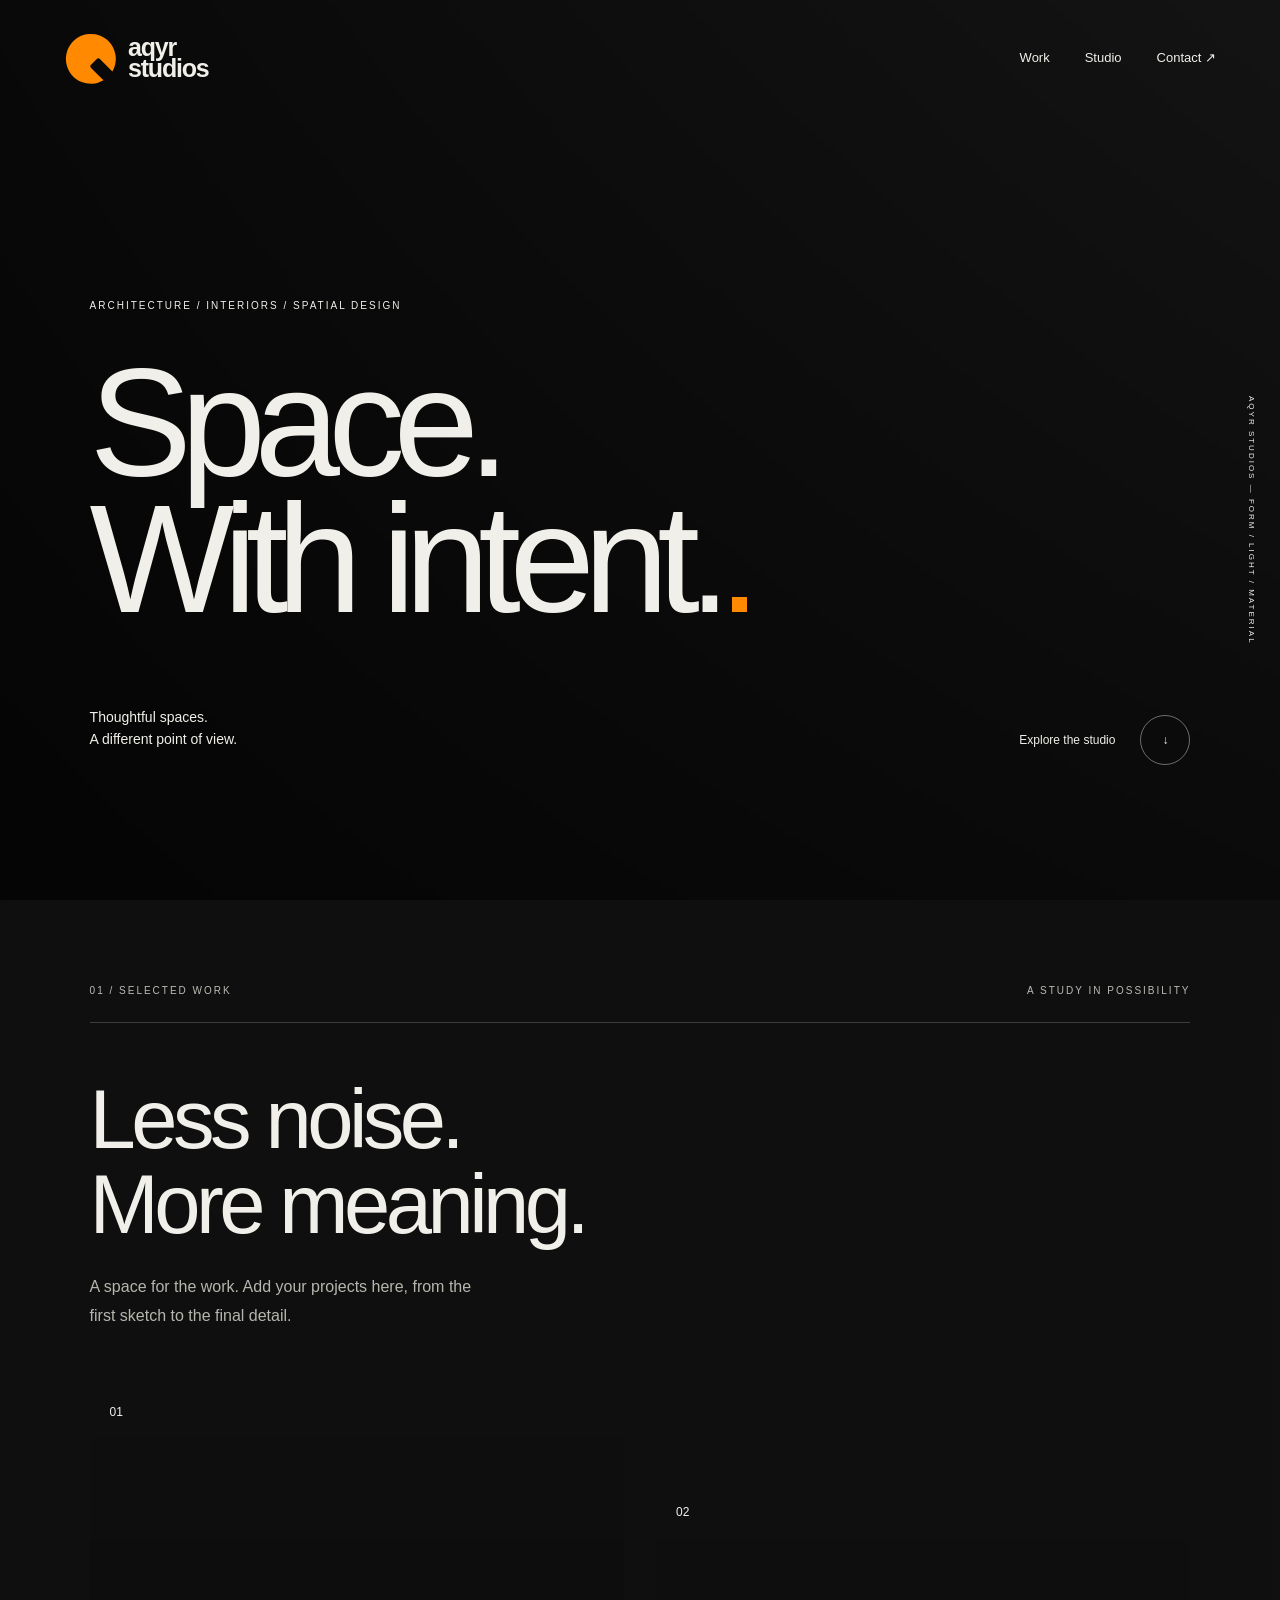
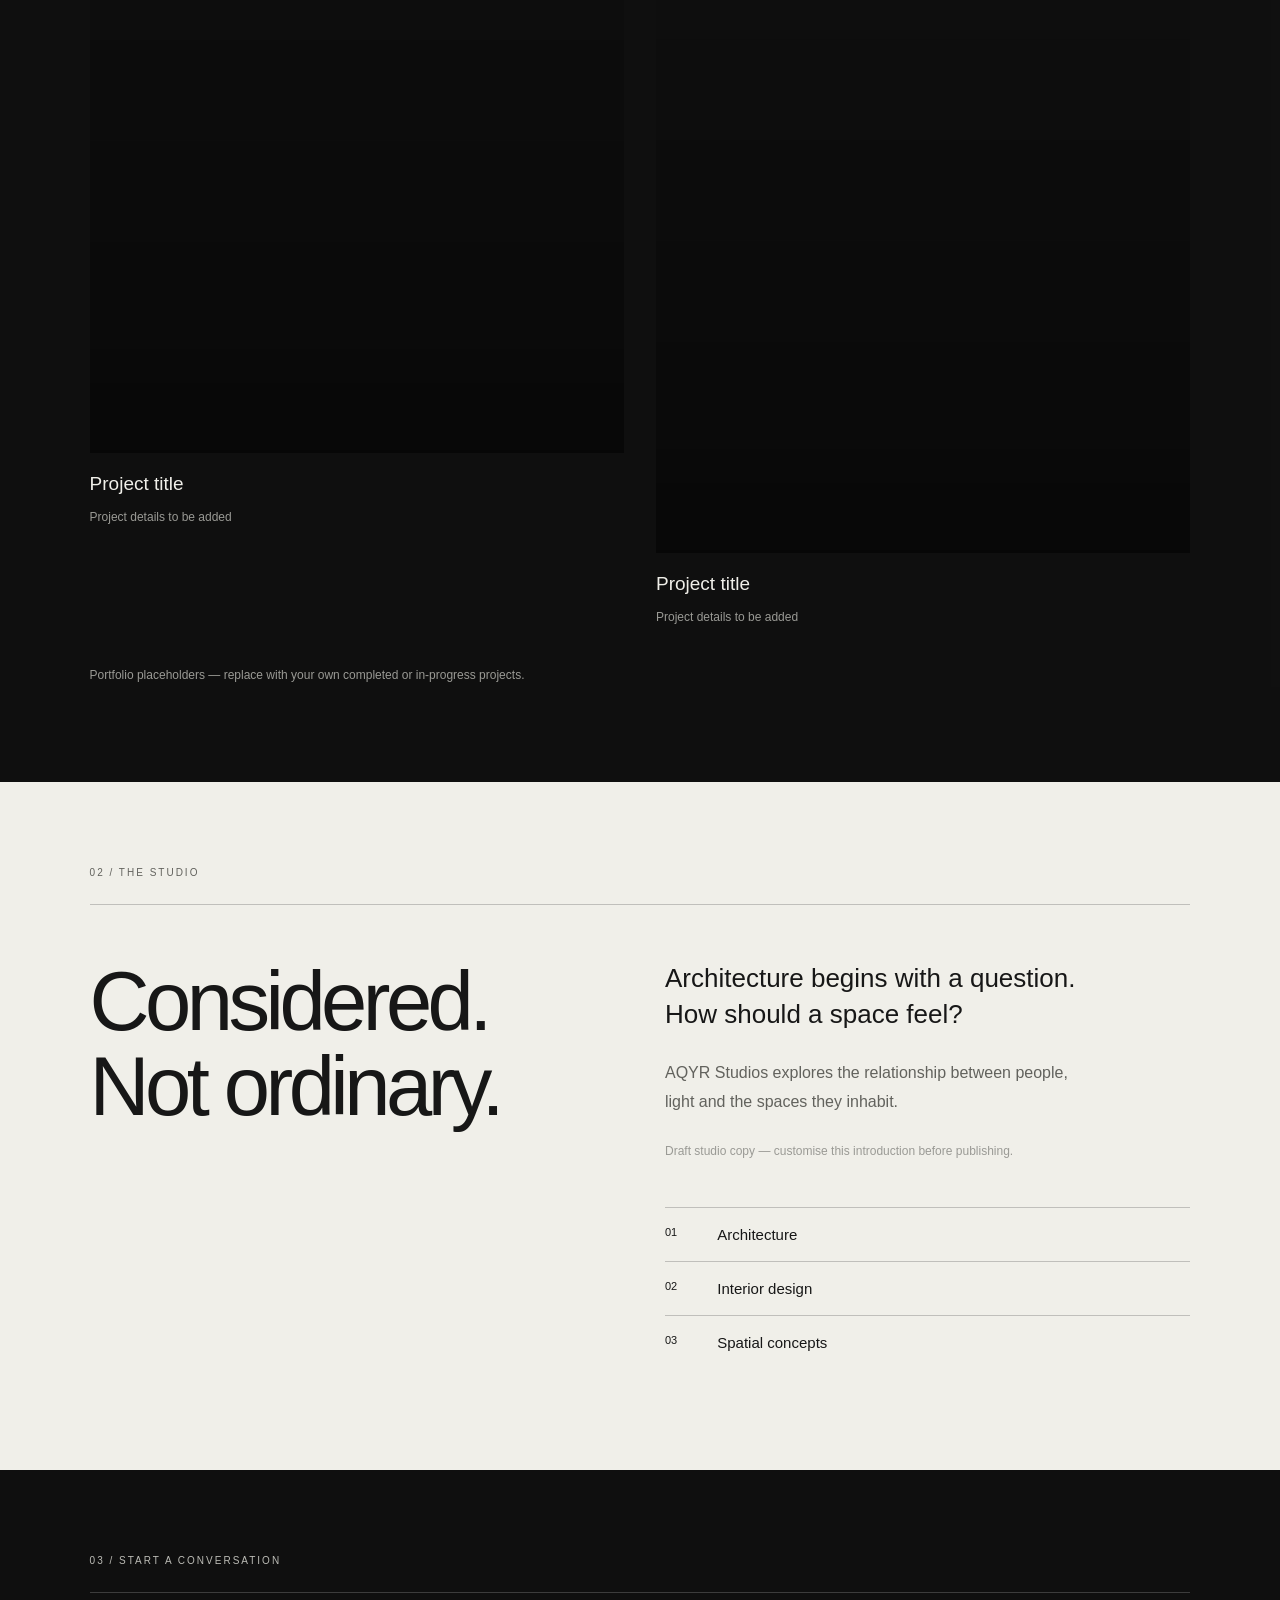
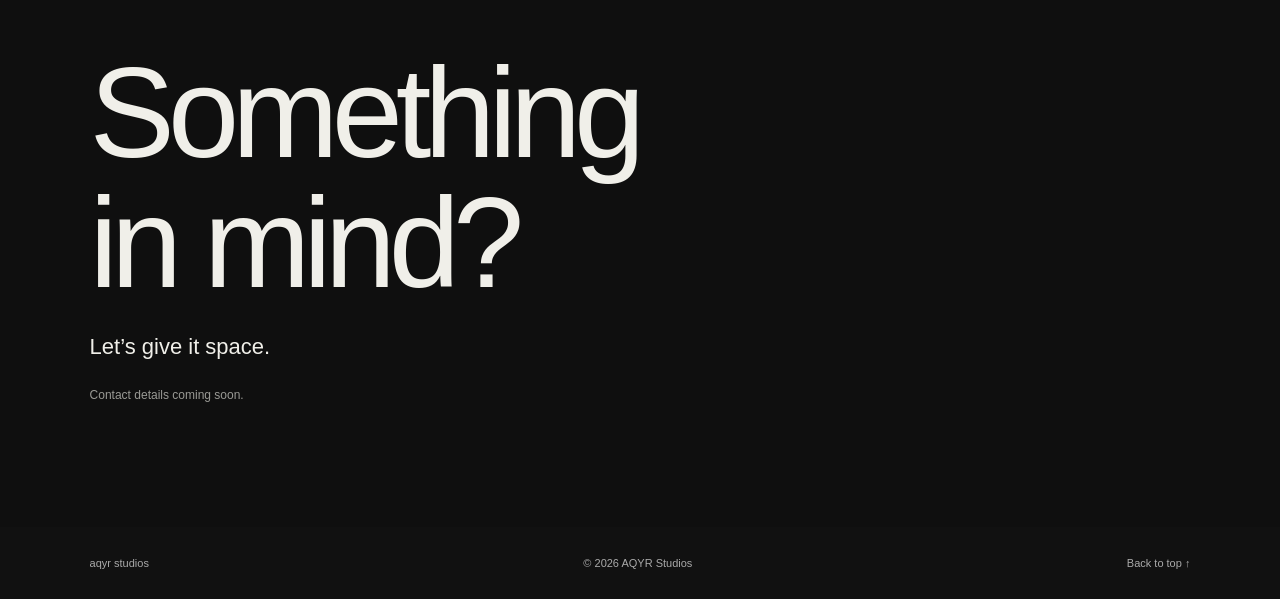
==== commit dede0c41: "Add files via upload" ====
--- a/index.html
+++ b/index.html
@@ -1,229 +1,8 @@
-<!DOCTYPE HTML>
-<!--
-	Massively by HTML5 UP
-	html5up.net | @ajlkn
-	Free for personal and commercial use under the CCA 3.0 license (html5up.net/license)
--->
-<html>
-	<head>
-		<title>Massively by HTML5 UP</title>
-		<meta charset="utf-8" />
-		<meta name="viewport" content="width=device-width, initial-scale=1, user-scalable=no" />
-		<link rel="stylesheet" href="assets/css/main.css" />
-		<noscript><link rel="stylesheet" href="assets/css/noscript.css" /></noscript>
-	</head>
-	<body class="is-preload">
-
-		<!-- Wrapper -->
-			<div id="wrapper" class="fade-in">
-
-				<!-- Intro -->
-					<div id="intro">
-						<h1>This is<br />
-						Massively</h1>
-						<p>A free, fully responsive HTML5 + CSS3 site template designed by <a href="https://twitter.com/ajlkn">@ajlkn</a> for <a href="https://html5up.net">HTML5 UP</a><br />
-						and released for free under the <a href="https://html5up.net/license">Creative Commons license</a>.</p>
-						<ul class="actions">
-							<li><a href="#header" class="button icon solid solo fa-arrow-down scrolly">Continue</a></li>
-						</ul>
-					</div>
-
-				<!-- Header -->
-					<header id="header">
-						<a href="index.html" class="logo">Massively</a>
-					</header>
-
-				<!-- Nav -->
-					<nav id="nav">
-						<ul class="links">
-							<li class="active"><a href="index.html">This is Massively</a></li>
-							<li><a href="generic.html">Generic Page</a></li>
-							<li><a href="elements.html">Elements Reference</a></li>
-						</ul>
-						<ul class="icons">
-							<li><a href="#" class="icon brands fa-twitter"><span class="label">Twitter</span></a></li>
-							<li><a href="#" class="icon brands fa-facebook-f"><span class="label">Facebook</span></a></li>
-							<li><a href="#" class="icon brands fa-instagram"><span class="label">Instagram</span></a></li>
-							<li><a href="#" class="icon brands fa-github"><span class="label">GitHub</span></a></li>
-						</ul>
-					</nav>
-
-				<!-- Main -->
-					<div id="main">
-
-						<!-- Featured Post -->
-							<article class="post featured">
-								<header class="major">
-									<span class="date">April 25, 2017</span>
-									<h2><a href="#">And this is a<br />
-									massive headline</a></h2>
-									<p>Aenean ornare velit lacus varius enim ullamcorper proin aliquam<br />
-									facilisis ante sed etiam magna interdum congue. Lorem ipsum dolor<br />
-									amet nullam sed etiam veroeros.</p>
-								</header>
-								<a href="#" class="image main"><img src="images/pic01.jpg" alt="" /></a>
-								<ul class="actions special">
-									<li><a href="#" class="button large">Full Story</a></li>
-								</ul>
-							</article>
-
-						<!-- Posts -->
-							<section class="posts">
-								<article>
-									<header>
-										<span class="date">April 24, 2017</span>
-										<h2><a href="#">Sed magna<br />
-										ipsum faucibus</a></h2>
-									</header>
-									<a href="#" class="image fit"><img src="images/pic02.jpg" alt="" /></a>
-									<p>Donec eget ex magna. Interdum et malesuada fames ac ante ipsum primis in faucibus. Pellentesque venenatis dolor imperdiet dolor mattis sagittis magna etiam.</p>
-									<ul class="actions special">
-										<li><a href="#" class="button">Full Story</a></li>
-									</ul>
-								</article>
-								<article>
-									<header>
-										<span class="date">April 22, 2017</span>
-										<h2><a href="#">Primis eget<br />
-										imperdiet lorem</a></h2>
-									</header>
-									<a href="#" class="image fit"><img src="images/pic03.jpg" alt="" /></a>
-									<p>Donec eget ex magna. Interdum et malesuada fames ac ante ipsum primis in faucibus. Pellentesque venenatis dolor imperdiet dolor mattis sagittis magna etiam.</p>
-									<ul class="actions special">
-										<li><a href="#" class="button">Full Story</a></li>
-									</ul>
-								</article>
-								<article>
-									<header>
-										<span class="date">April 18, 2017</span>
-										<h2><a href="#">Ante mattis<br />
-										interdum dolor</a></h2>
-									</header>
-									<a href="#" class="image fit"><img src="images/pic04.jpg" alt="" /></a>
-									<p>Donec eget ex magna. Interdum et malesuada fames ac ante ipsum primis in faucibus. Pellentesque venenatis dolor imperdiet dolor mattis sagittis magna etiam.</p>
-									<ul class="actions special">
-										<li><a href="#" class="button">Full Story</a></li>
-									</ul>
-								</article>
-								<article>
-									<header>
-										<span class="date">April 14, 2017</span>
-										<h2><a href="#">Tempus sed<br />
-										nulla imperdiet</a></h2>
-									</header>
-									<a href="#" class="image fit"><img src="images/pic05.jpg" alt="" /></a>
-									<p>Donec eget ex magna. Interdum et malesuada fames ac ante ipsum primis in faucibus. Pellentesque venenatis dolor imperdiet dolor mattis sagittis magna etiam.</p>
-									<ul class="actions special">
-										<li><a href="#" class="button">Full Story</a></li>
-									</ul>
-								</article>
-								<article>
-									<header>
-										<span class="date">April 11, 2017</span>
-										<h2><a href="#">Odio magna<br />
-										sed consectetur</a></h2>
-									</header>
-									<a href="#" class="image fit"><img src="images/pic06.jpg" alt="" /></a>
-									<p>Donec eget ex magna. Interdum et malesuada fames ac ante ipsum primis in faucibus. Pellentesque venenatis dolor imperdiet dolor mattis sagittis magna etiam.</p>
-									<ul class="actions special">
-										<li><a href="#" class="button">Full Story</a></li>
-									</ul>
-								</article>
-								<article>
-									<header>
-										<span class="date">April 7, 2017</span>
-										<h2><a href="#">Augue lorem<br />
-										primis vestibulum</a></h2>
-									</header>
-									<a href="#" class="image fit"><img src="images/pic07.jpg" alt="" /></a>
-									<p>Donec eget ex magna. Interdum et malesuada fames ac ante ipsum primis in faucibus. Pellentesque venenatis dolor imperdiet dolor mattis sagittis magna etiam.</p>
-									<ul class="actions special">
-										<li><a href="#" class="button">Full Story</a></li>
-									</ul>
-								</article>
-							</section>
-
-						<!-- Footer -->
-							<footer>
-								<div class="pagination">
-									<!--<a href="#" class="previous">Prev</a>-->
-									<a href="#" class="page active">1</a>
-									<a href="#" class="page">2</a>
-									<a href="#" class="page">3</a>
-									<span class="extra">&hellip;</span>
-									<a href="#" class="page">8</a>
-									<a href="#" class="page">9</a>
-									<a href="#" class="page">10</a>
-									<a href="#" class="next">Next</a>
-								</div>
-							</footer>
-
-					</div>
-
-				<!-- Footer -->
-					<footer id="footer">
-						<section>
-							<form method="post" action="#">
-								<div class="fields">
-									<div class="field">
-										<label for="name">Name</label>
-										<input type="text" name="name" id="name" />
-									</div>
-									<div class="field">
-										<label for="email">Email</label>
-										<input type="text" name="email" id="email" />
-									</div>
-									<div class="field">
-										<label for="message">Message</label>
-										<textarea name="message" id="message" rows="3"></textarea>
-									</div>
-								</div>
-								<ul class="actions">
-									<li><input type="submit" value="Send Message" /></li>
-								</ul>
-							</form>
-						</section>
-						<section class="split contact">
-							<section class="alt">
-								<h3>Address</h3>
-								<p>1234 Somewhere Road #87257<br />
-								Nashville, TN 00000-0000</p>
-							</section>
-							<section>
-								<h3>Phone</h3>
-								<p><a href="#">(000) 000-0000</a></p>
-							</section>
-							<section>
-								<h3>Email</h3>
-								<p><a href="#">info@untitled.tld</a></p>
-							</section>
-							<section>
-								<h3>Social</h3>
-								<ul class="icons alt">
-									<li><a href="#" class="icon brands alt fa-twitter"><span class="label">Twitter</span></a></li>
-									<li><a href="#" class="icon brands alt fa-facebook-f"><span class="label">Facebook</span></a></li>
-									<li><a href="#" class="icon brands alt fa-instagram"><span class="label">Instagram</span></a></li>
-									<li><a href="#" class="icon brands alt fa-github"><span class="label">GitHub</span></a></li>
-								</ul>
-							</section>
-						</section>
-					</footer>
-
-				<!-- Copyright -->
-					<div id="copyright">
-						<ul><li>&copy; Untitled</li><li>Design: <a href="https://html5up.net">HTML5 UP</a></li></ul>
-					</div>
-
-			</div>
-
-		<!-- Scripts -->
-			<script src="assets/js/jquery.min.js"></script>
-			<script src="assets/js/jquery.scrollex.min.js"></script>
-			<script src="assets/js/jquery.scrolly.min.js"></script>
-			<script src="assets/js/browser.min.js"></script>
-			<script src="assets/js/breakpoints.min.js"></script>
-			<script src="assets/js/util.js"></script>
-			<script src="assets/js/main.js"></script>
-
-	</body>
-</html>+<!doctype html>
+<html lang="en"><head><meta charset="utf-8"><meta name="viewport" content="width=device-width,initial-scale=1"><meta name="description" content="AQYR Studios — architecture, interiors and spatial design."><title>aqyr studios — Architecture & space</title><link rel="stylesheet" href="styles.css"></head>
+<body><a class="skip" href="#main">Skip to content</a><div class="backdrop" aria-hidden="true"></div><div class="orange" aria-hidden="true"></div><div class="shade" aria-hidden="true"></div>
+<header><a class="brand" href="#home" aria-label="AQYR Studios home"><svg viewBox="0 0 100 100" aria-hidden="true"><path fill="currentColor" d="M93 76A48 48 0 1 0 76 93L52 69Q49 66 52 63L63 52Q66 49 69 52Z"/></svg><span>aqyr<br>studios</span></a><nav aria-label="Main navigation"><a href="#work">Work</a><a href="#studio">Studio</a><a href="#contact">Contact ↗</a></nav></header>
+<main id="main"><section class="hero" id="home"><div class="eyebrow">Architecture / Interiors / Spatial design</div><h1>Space.<br>With <em>intent.</em></h1><div class="hero-bottom"><p>Thoughtful spaces.<br>A different point of view.</p><a class="round-link" href="#work">Explore the studio <span>↓</span></a></div><span class="side-note">AQYR STUDIOS — FORM / LIGHT / MATERIAL</span></section>
+<section class="work panel" id="work"><div class="section-top"><span>01 / Selected work</span><span>A study in possibility</span></div><h2>Less noise.<br>More meaning.</h2><p class="intro">A space for the work. Add your projects here, from the first sketch to the final detail.</p><div class="projects"><article><div class="project-image one"><span>01</span></div><h3>Project title</h3><p>Project details to be added</p></article><article><div class="project-image two"><span>02</span></div><h3>Project title</h3><p>Project details to be added</p></article></div><p class="editor-note">Portfolio placeholders — replace with your own completed or in-progress projects.</p></section>
+<section class="studio panel" id="studio"><div class="section-top"><span>02 / The studio</span></div><div class="studio-grid"><h2>Considered.<br>Not ordinary.</h2><div><p class="statement">Architecture begins with a question.<br>How should a space feel?</p><p class="intro">AQYR Studios explores the relationship between people, light and the spaces they inhabit.</p><p class="editor-note">Draft studio copy — customise this introduction before publishing.</p><ul><li>01 <span>Architecture</span></li><li>02 <span>Interior design</span></li><li>03 <span>Spatial concepts</span></li></ul></div></div></section>
+<section class="contact" id="contact"><div class="section-top">03 / Start a conversation</div><h2>Something<br>in mind?</h2><p>Let’s give it space.</p><a class="contact-link" id="contact-link" hidden>Get in touch ↗</a><p id="contact-placeholder" class="editor-note">Contact details coming soon.</p></section></main><footer><a href="#home">aqyr studios</a><span>© <span id="year"></span> AQYR Studios</span><a href="#home">Back to top ↑</a></footer><script src="script.js"></script></body></html>
--- a/styles.css
+++ b/styles.css
@@ -0,0 +1 @@
+ :root{--accent:#ff8901;--paper:#f0efe9;--ink:#171717;--hero-image:url("hero.jpeg");--x:50%;--y:50%}*{box-sizing:border-box}html{scroll-behavior:smooth;scroll-padding-top:95px}body{margin:0;background:var(--ink);color:var(--paper);font-family:Arial,Helvetica,sans-serif}a{color:inherit;text-decoration:none}a:focus-visible{outline:2px solid var(--accent);outline-offset:7px}.backdrop,.orange,.shade{position:fixed;inset:0;pointer-events:none}.backdrop{z-index:-3;background:var(--hero-image) center/cover;filter:grayscale(1)}.orange{z-index:-2;background:var(--accent);mix-blend-mode:color;opacity:0;mask-image:radial-gradient(circle 250px at var(--x) var(--y),#000 0%,#000 25%,transparent 100%);-webkit-mask-image:radial-gradient(circle 250px at var(--x) var(--y),#000 0%,#000 25%,transparent 100%);transition:opacity .3s}.pointer-active .orange{opacity:1}.shade{z-index:-1;background:linear-gradient(90deg,#0009, #0002),linear-gradient(0deg,#0007,transparent)}header{position:absolute;top:0;left:0;width:100%;padding:32px 5%;display:flex;align-items:center;justify-content:space-between;z-index:2}.brand{display:flex;align-items:center;gap:12px;font-size:25px;line-height:.85;font-weight:800;letter-spacing:-1.2px}.brand svg{width:52px;height:52px;color:var(--accent)}nav{display:flex;gap:35px;font-size:13px}nav a{padding:10px 0;border-bottom:1px solid transparent}nav a:hover{border-color:var(--accent)}.hero{min-height:100svh;padding:210px 7% 45px;position:relative;display:flex;flex-direction:column;justify-content:center}.eyebrow,.section-top,.side-note{font-size:10px;letter-spacing:2px;text-transform:uppercase}h1{font-size:clamp(85px,12vw,190px);line-height:.88;letter-spacing:-.075em;font-weight:500;margin:45px 0 65px}h1 em{font-style:normal}h1 em:after{content:'';display:inline-block;width:15px;height:15px;margin-left:12px;background:var(--accent)}.hero-bottom{display:flex;align-items:end;justify-content:space-between}.hero-bottom p{font-size:14px;line-height:1.6}.round-link{display:flex;align-items:center;gap:25px;font-size:12px}.round-link span{border:1px solid #fff6;border-radius:50%;padding:17px 21px}.side-note{position:absolute;right:24px;top:44%;writing-mode:vertical-rl;font-size:8px}.panel{padding:85px 7%;background:rgba(16,16,16,.93)}.section-top{display:flex;justify-content:space-between;padding-bottom:26px;border-bottom:1px solid #ffffff30;color:#bcbcb6}h2{font-size:clamp(45px,6.5vw,100px);line-height:1.02;letter-spacing:-.055em;font-weight:400;margin:55px 0 25px}.intro{max-width:410px;font-size:16px;line-height:1.8;color:#b6b6af}.projects{display:grid;grid-template-columns:1fr 1fr;gap:32px;margin-top:55px}.projects article:nth-child(2){padding-top:100px}.project-image{aspect-ratio:4/5;background:var(--hero-image) 35% center/cover;filter:grayscale(1);position:relative;transition:filter .5s}.two{background-position:85% center}.project-image:after{content:'';position:absolute;inset:0;background:linear-gradient(0deg,#0007,transparent)}.project-image span{position:absolute;top:20px;left:20px;z-index:1;font-size:12px}h3{font-size:19px;font-weight:400;margin:20px 0 8px}.projects p,.editor-note{font-size:12px;color:#9a9a95;line-height:1.7}.editor-note{margin-top:25px}.studio{background:var(--paper);color:var(--ink)}.studio .section-top{color:#62625d;border-color:#0003}.studio-grid{display:grid;grid-template-columns:1fr 1fr;gap:50px}.studio-grid>div{padding-top:55px}.statement{font-size:26px;line-height:1.4;margin-top:0}.studio .intro{color:#62625d}ul{list-style:none;padding:0;margin-top:45px}li{padding:18px 0;border-top:1px solid #0003;display:flex;gap:40px;font-size:11px}li span{font-size:15px}.contact{padding:85px 7% 110px;background:#0005}.contact h2{font-size:clamp(65px,10vw,150px)}.contact>p{font-size:22px}.contact .editor-note{font-size:12px}.contact-link{display:inline-block;border-bottom:1px solid var(--accent);padding:15px 0;font-size:22px}.contact-link[hidden]{display:none}footer{background:#111;display:flex;justify-content:space-between;padding:30px 7%;font-size:11px;color:#aaa}.skip{position:fixed;top:-100px;background:#111;padding:15px;z-index:9}.skip:focus{top:0}@media(max-width:700px){header{padding:25px 6%}.brand{font-size:21px}.brand svg{width:43px}nav{gap:17px;font-size:11px}.hero{padding:180px 7% 40px}h1{margin:40px 0 70px}.side-note{display:none}.hero-bottom{gap:15px}.round-link{gap:10px;font-size:10px}.round-link span{padding:12px 16px}.panel,.contact{padding:60px 7%}.section-top{font-size:8px;gap:15px}.projects,.studio-grid{grid-template-columns:1fr;gap:30px}.projects article:nth-child(2){padding-top:10px}.studio-grid>div{padding-top:0}footer{gap:20px;flex-wrap:wrap}.orange{mask-image:radial-gradient(circle 180px at var(--x) var(--y),#000,transparent)}}@media(prefers-reduced-motion:reduce){html{scroll-behavior:auto}*,*:before,*:after{transition:none!important}.orange{display:none}}
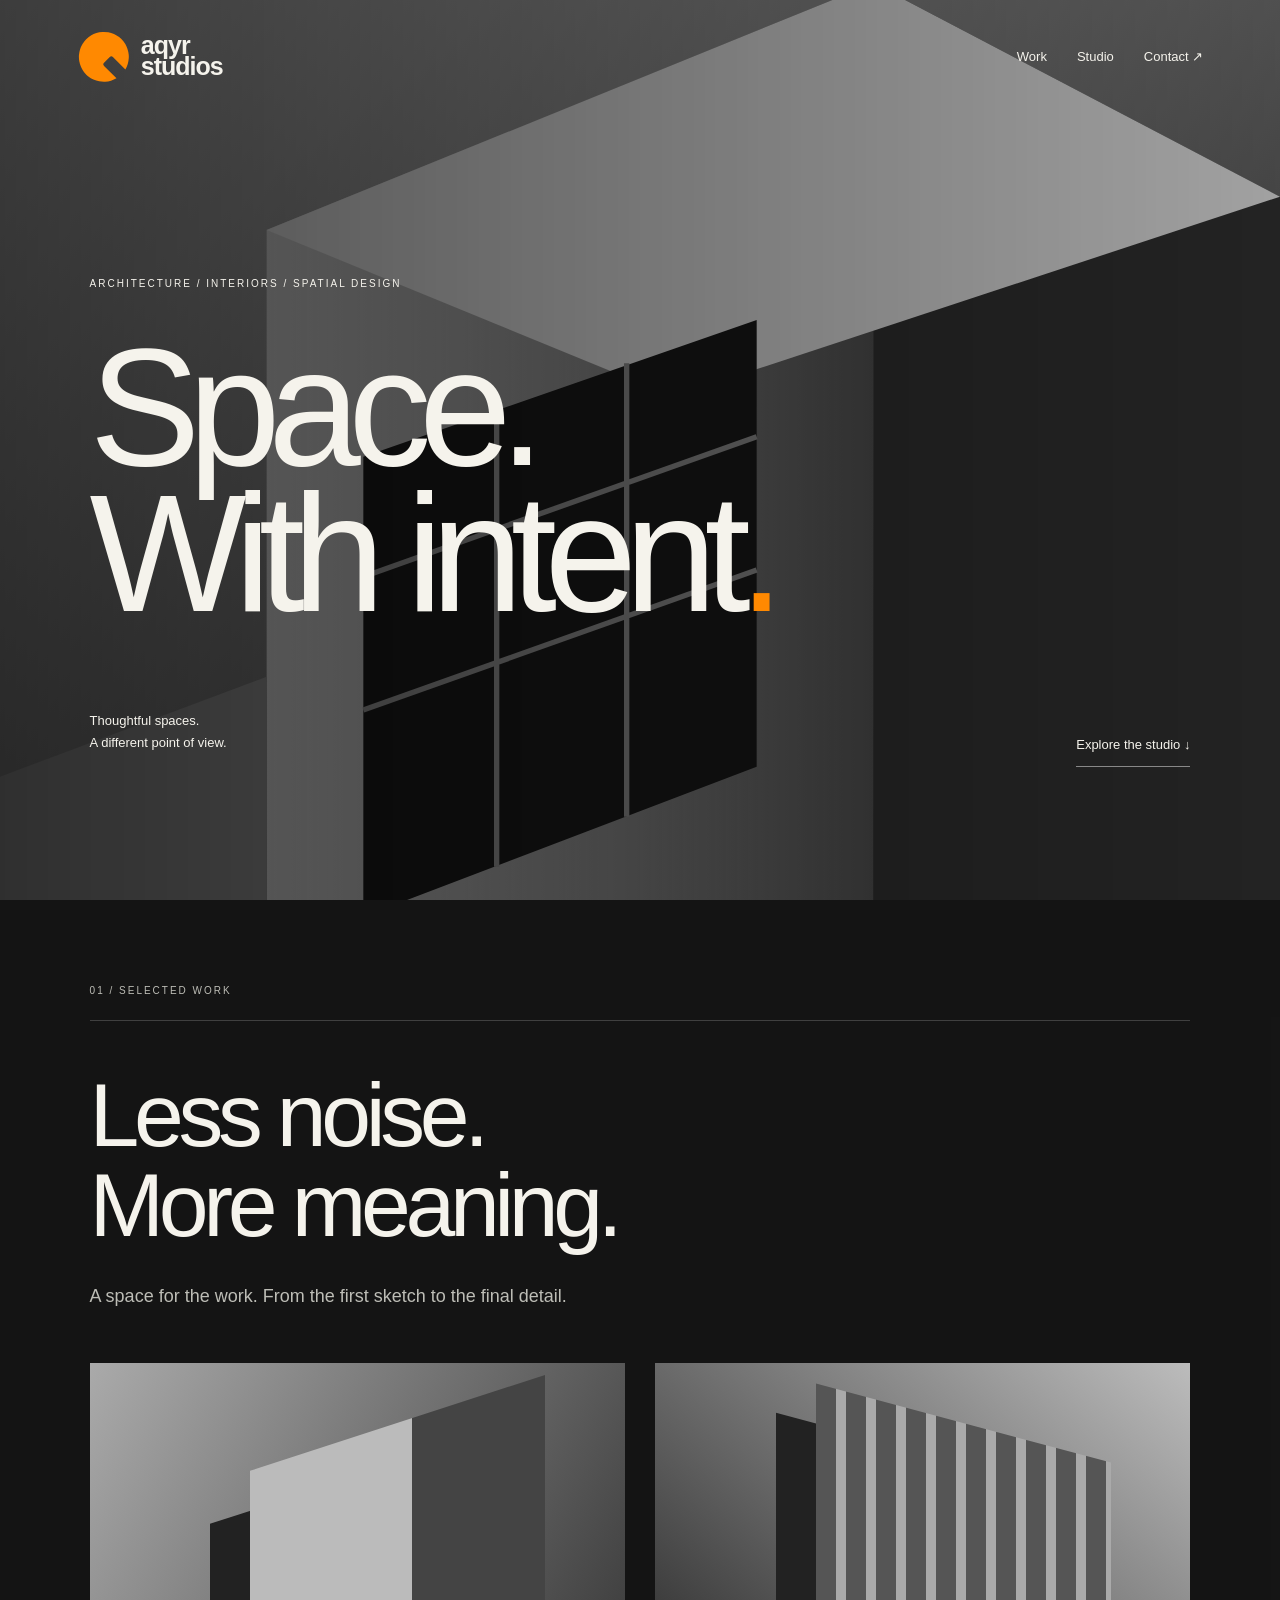
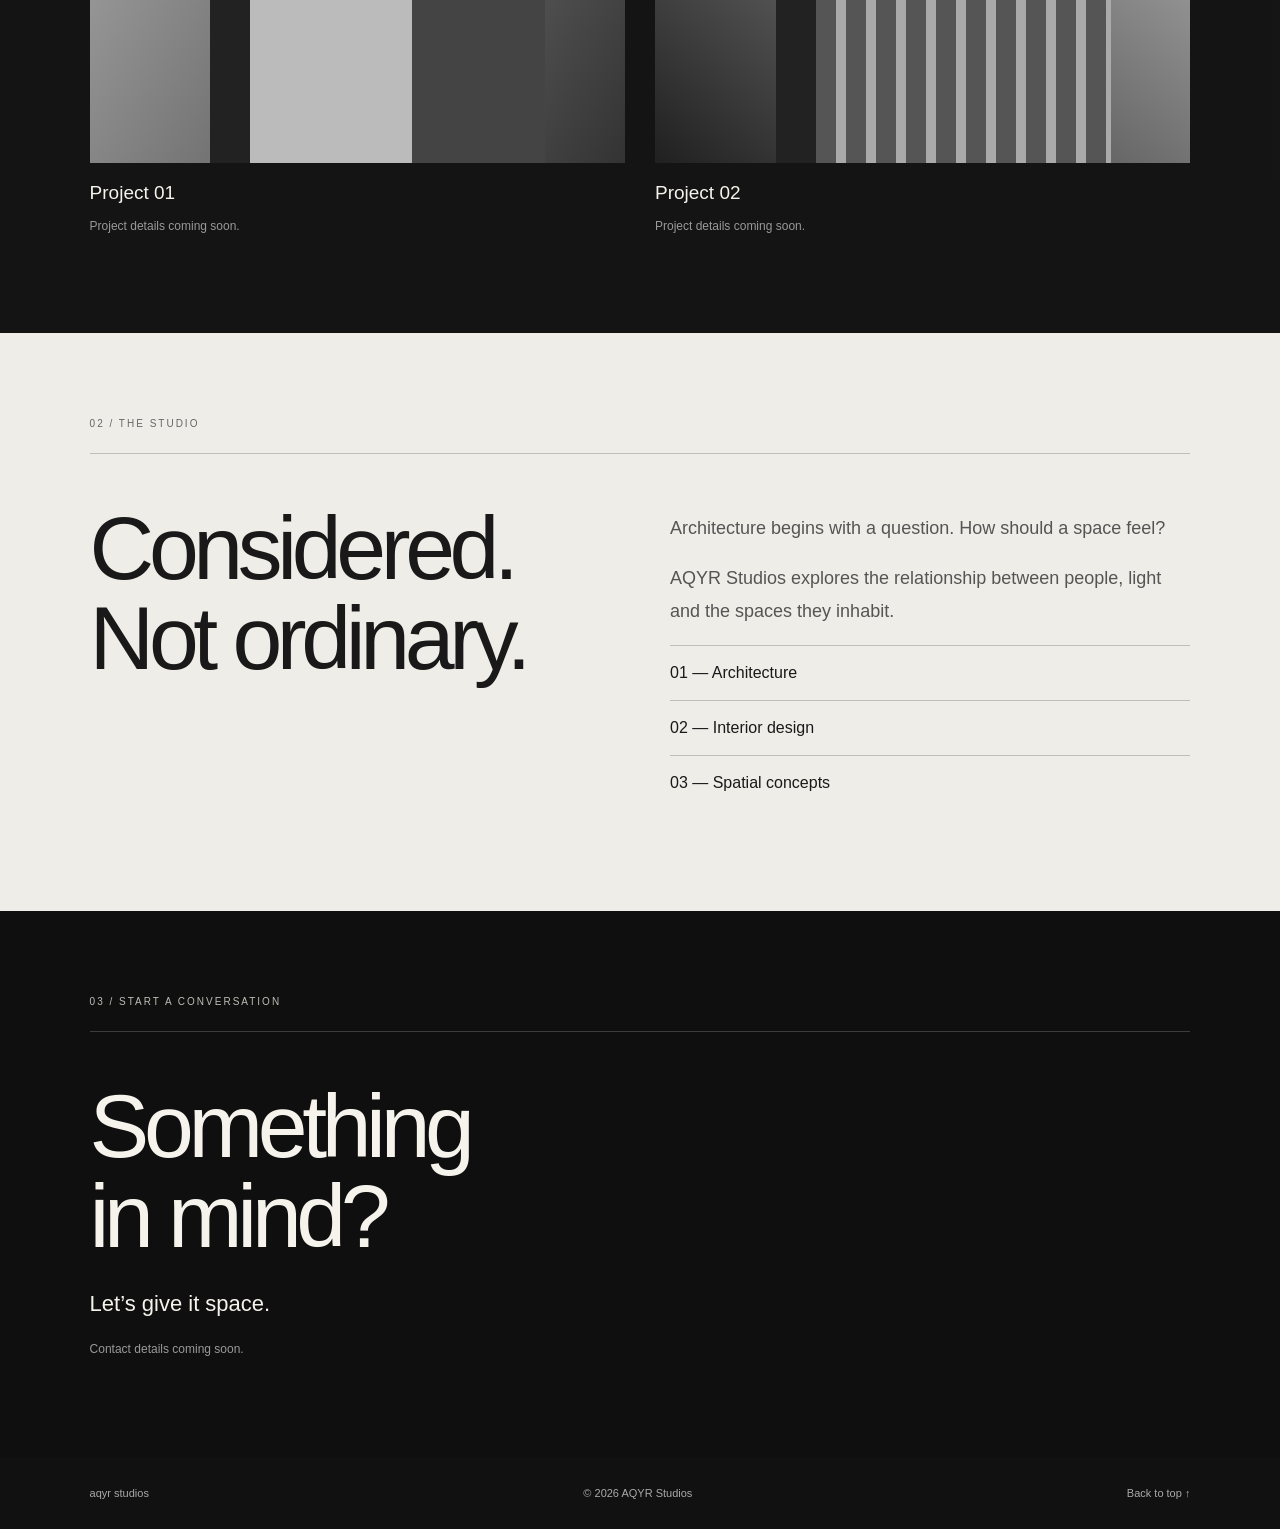
==== commit 188ff393: "Add files via upload" ====
--- a/index.html
+++ b/index.html
@@ -1,8 +1,13 @@
-<!doctype html>
-<html lang="en"><head><meta charset="utf-8"><meta name="viewport" content="width=device-width,initial-scale=1"><meta name="description" content="AQYR Studios — architecture, interiors and spatial design."><title>aqyr studios — Architecture & space</title><link rel="stylesheet" href="styles.css"></head>
-<body><a class="skip" href="#main">Skip to content</a><div class="backdrop" aria-hidden="true"></div><div class="orange" aria-hidden="true"></div><div class="shade" aria-hidden="true"></div>
-<header><a class="brand" href="#home" aria-label="AQYR Studios home"><svg viewBox="0 0 100 100" aria-hidden="true"><path fill="currentColor" d="M93 76A48 48 0 1 0 76 93L52 69Q49 66 52 63L63 52Q66 49 69 52Z"/></svg><span>aqyr<br>studios</span></a><nav aria-label="Main navigation"><a href="#work">Work</a><a href="#studio">Studio</a><a href="#contact">Contact ↗</a></nav></header>
-<main id="main"><section class="hero" id="home"><div class="eyebrow">Architecture / Interiors / Spatial design</div><h1>Space.<br>With <em>intent.</em></h1><div class="hero-bottom"><p>Thoughtful spaces.<br>A different point of view.</p><a class="round-link" href="#work">Explore the studio <span>↓</span></a></div><span class="side-note">AQYR STUDIOS — FORM / LIGHT / MATERIAL</span></section>
-<section class="work panel" id="work"><div class="section-top"><span>01 / Selected work</span><span>A study in possibility</span></div><h2>Less noise.<br>More meaning.</h2><p class="intro">A space for the work. Add your projects here, from the first sketch to the final detail.</p><div class="projects"><article><div class="project-image one"><span>01</span></div><h3>Project title</h3><p>Project details to be added</p></article><article><div class="project-image two"><span>02</span></div><h3>Project title</h3><p>Project details to be added</p></article></div><p class="editor-note">Portfolio placeholders — replace with your own completed or in-progress projects.</p></section>
-<section class="studio panel" id="studio"><div class="section-top"><span>02 / The studio</span></div><div class="studio-grid"><h2>Considered.<br>Not ordinary.</h2><div><p class="statement">Architecture begins with a question.<br>How should a space feel?</p><p class="intro">AQYR Studios explores the relationship between people, light and the spaces they inhabit.</p><p class="editor-note">Draft studio copy — customise this introduction before publishing.</p><ul><li>01 <span>Architecture</span></li><li>02 <span>Interior design</span></li><li>03 <span>Spatial concepts</span></li></ul></div></div></section>
-<section class="contact" id="contact"><div class="section-top">03 / Start a conversation</div><h2>Something<br>in mind?</h2><p>Let’s give it space.</p><a class="contact-link" id="contact-link" hidden>Get in touch ↗</a><p id="contact-placeholder" class="editor-note">Contact details coming soon.</p></section></main><footer><a href="#home">aqyr studios</a><span>© <span id="year"></span> AQYR Studios</span><a href="#home">Back to top ↑</a></footer><script src="script.js"></script></body></html>+<!doctype html><html lang="en"><head><meta charset="utf-8"><meta name="viewport" content="width=device-width,initial-scale=1"><meta name="description" content="AQYR Studios — architecture and spatial design."><title>aqyr studios</title><style>
+:root{--orange:#ff8901;--background-image:none;--x:50%;--y:50%}*{box-sizing:border-box}html{scroll-behavior:smooth}body{margin:0;background:#171717;color:#f5f3ec;font-family:Arial,Helvetica,sans-serif}a{color:inherit;text-decoration:none}a:focus-visible,button:focus-visible{outline:2px solid var(--orange);outline-offset:6px}.scene,.tint,.shade{position:fixed;inset:0;pointer-events:none}.scene{z-index:-3;background:#484848 var(--background-image) center/cover;filter:grayscale(1)}.scene svg{width:100%;height:100%;object-fit:cover}.has-photo .scene svg{display:none}.tint{z-index:-2;background:var(--orange);mix-blend-mode:color;opacity:0;mask-image:radial-gradient(circle 290px at var(--x) var(--y),black,transparent);-webkit-mask-image:radial-gradient(circle 290px at var(--x) var(--y),black,transparent)}.active .tint{opacity:1}.shade{z-index:-1;background:linear-gradient(90deg,#0009,#0002)}header{position:absolute;top:0;width:100%;display:flex;justify-content:space-between;align-items:center;padding:30px 6%}.brand{display:flex;gap:12px;align-items:center;font-size:25px;font-weight:800;line-height:.86;letter-spacing:-1px}.brand svg{width:52px;height:52px;color:var(--orange)}nav{display:flex;gap:30px;font-size:13px}.hero{min-height:100svh;padding:190px 7% 45px;display:flex;flex-direction:column;justify-content:center}.eyebrow,.label{text-transform:uppercase;letter-spacing:2px;font-size:10px}h1{font-size:clamp(85px,13vw,190px);font-weight:400;letter-spacing:-.075em;line-height:.88;margin:45px 0 70px}.dot{color:var(--orange)}.bottom{display:flex;justify-content:space-between;align-items:end;font-size:13px;line-height:1.7}.bottom a{border-bottom:1px solid #fff7;padding-bottom:10px}section:not(.hero){padding:85px 7%}h2{font-size:clamp(48px,7vw,100px);font-weight:400;line-height:1;letter-spacing:-.06em;margin:50px 0 30px}.panel{background:#151515f5}.label{border-bottom:1px solid #ffffff30;padding-bottom:24px;color:#bdbdb6}.intro{max-width:520px;line-height:1.8;color:#bdbdb6;font-size:18px}.cards{display:grid;grid-template-columns:1fr 1fr;gap:30px;margin-top:50px}.picture{height:400px;position:relative;overflow:hidden;background:linear-gradient(120deg,#aaa,#333)}.picture:before{content:'';position:absolute;inset:15% 15% -20% 30%;background:linear-gradient(90deg,#bbb 55%,#444 55%);transform:skewY(-18deg);box-shadow:-40px 40px 0 #222}.picture.second{background:linear-gradient(40deg,#202020,#bcbcbc)}.picture.second:before{transform:skewY(15deg);background:repeating-linear-gradient(90deg,#555 0 20px,#aaa 20px 30px)}h3{font-size:19px;font-weight:400;margin-bottom:8px}.note{font-size:12px;color:#999;line-height:1.7}.studio{background:#eeede7;color:#191919}.studio .label{color:#666;border-color:#0003}.studio .intro{color:#555}.studio-grid{display:grid;grid-template-columns:1fr 1fr;gap:60px}.studio-grid>div{padding-top:40px}.services{padding:0;list-style:none}.services li{border-top:1px solid #0003;padding:18px 0}.contact{background:#0005}.contact p{font-size:22px}.contact .note{font-size:12px}footer{background:#111;padding:30px 7%;display:flex;justify-content:space-between;gap:20px;font-size:11px;color:#aaa}.skip{position:absolute;top:-100px;background:#111;padding:15px}.skip:focus{top:0;z-index:10}@media(max-width:650px){header{padding:25px 6%}.brand{font-size:20px}.brand svg{width:42px}nav{gap:17px;font-size:11px}.hero{padding-top:170px}.cards,.studio-grid{grid-template-columns:1fr}.picture{height:330px}.studio-grid{gap:0}.studio-grid>div{padding-top:0}footer{flex-wrap:wrap}.bottom{gap:20px}}@media(prefers-reduced-motion:reduce){html{scroll-behavior:auto}.tint{display:none}}
+</style></head><body><a href="#main" class="skip">Skip to content</a><div class="scene" aria-hidden="true"><svg xmlns="http://www.w3.org/2000/svg" viewBox="0 0 1920 1400" preserveAspectRatio="xMidYMid slice"><defs><linearGradient id="wall"><stop stop-color="#aaa"/><stop offset="1" stop-color="#444"/></linearGradient><linearGradient id="sky" x2="1" y2="1"><stop stop-color="#999"/><stop offset="1" stop-color="#222"/></linearGradient></defs><path fill="url(#sky)" d="M0 0h1920v1400H0z"/><path fill="url(#wall)" d="M400 1400V370L1310 0v1400z"/><path fill="#292929" d="M1310 0l610 320v1080h-610z"/><path fill="#bbb" d="M400 370l910-370 610 320-910 300z"/><path fill="#161616" d="M545 710l590-205v670l-590 225z"/><path stroke="#777" stroke-width="8" d="M745 640v685m195-755v680m-395-360l590-210m-590 410l590-210"/><path fill="#777" d="M0 1190l400-150v360H0z"/></svg></div><div class="tint" aria-hidden="true"></div><div class="shade" aria-hidden="true"></div><header><a class="brand" href="#home" aria-label="AQYR Studios home"><svg viewBox="0 0 100 100" aria-hidden="true"><path fill="currentColor" d="M93 76A48 48 0 1 0 76 93L52 69Q49 66 52 63L63 52Q66 49 69 52Z"/></svg><span>aqyr<br>studios</span></a><nav aria-label="Main navigation"><a href="#work">Work</a><a href="#studio">Studio</a><a href="#contact">Contact ↗</a></nav></header><main id="main"><section class="hero" id="home"><div class="eyebrow">Architecture / Interiors / Spatial design</div><h1>Space.<br>With intent<span class="dot">.</span></h1><div class="bottom"><p>Thoughtful spaces.<br>A different point of view.</p><a href="#work">Explore the studio ↓</a></div></section><section class="panel" id="work"><div class="label">01 / Selected work</div><h2>Less noise.<br>More meaning.</h2><p class="intro">A space for the work. From the first sketch to the final detail.</p><div class="cards"><article><div class="picture" role="img" aria-label="Abstract architectural placeholder"></div><h3>Project 01</h3><p class="note">Project details coming soon.</p></article><article><div class="picture second" role="img" aria-label="Abstract architectural placeholder"></div><h3>Project 02</h3><p class="note">Project details coming soon.</p></article></div></section><section class="studio" id="studio"><div class="label">02 / The studio</div><div class="studio-grid"><h2>Considered.<br>Not ordinary.</h2><div><p class="intro">Architecture begins with a question. How should a space feel?</p><p class="intro">AQYR Studios explores the relationship between people, light and the spaces they inhabit.</p><ul class="services"><li>01 — Architecture</li><li>02 — Interior design</li><li>03 — Spatial concepts</li></ul></div></div></section><section class="contact" id="contact"><div class="label">03 / Start a conversation</div><h2>Something<br>in mind?</h2><p>Let’s give it space.</p><p id="contact-detail" class="note">Contact details coming soon.</p></section></main><footer><a href="#home">aqyr studios</a><span>© <span id="year"></span> AQYR Studios</span><a href="#home">Back to top ↑</a></footer><script>
+// EDIT THESE TWO SETTINGS. Leave blank to use the built-in background and contact placeholder.
+const BACKGROUND_IMAGE = ""; // Example: "background.jpg"
+const CONTACT_EMAIL = "";
+if(BACKGROUND_IMAGE){document.documentElement.style.setProperty('--background-image','url('+JSON.stringify(BACKGROUND_IMAGE)+')');document.body.classList.add('has-photo');}
+if(CONTACT_EMAIL){const p=document.getElementById('contact-detail'),a=document.createElement('a');a.href='mailto:'+CONTACT_EMAIL;a.textContent=CONTACT_EMAIL;p.replaceChildren(a);}
+document.getElementById('year').textContent=new Date().getFullYear();
+const reduced=matchMedia('(prefers-reduced-motion: reduce)');let x=0,y=0,frame=0;
+window.addEventListener('pointermove',e=>{if(e.pointerType==='touch'||reduced.matches)return;x=e.clientX;y=e.clientY;if(!frame)frame=requestAnimationFrame(()=>{document.documentElement.style.setProperty('--x',x+'px');document.documentElement.style.setProperty('--y',y+'px');document.body.classList.add('active');frame=0;});},{passive:true});
+document.documentElement.addEventListener('pointerleave',()=>document.body.classList.remove('active'));
+</script></body></html>
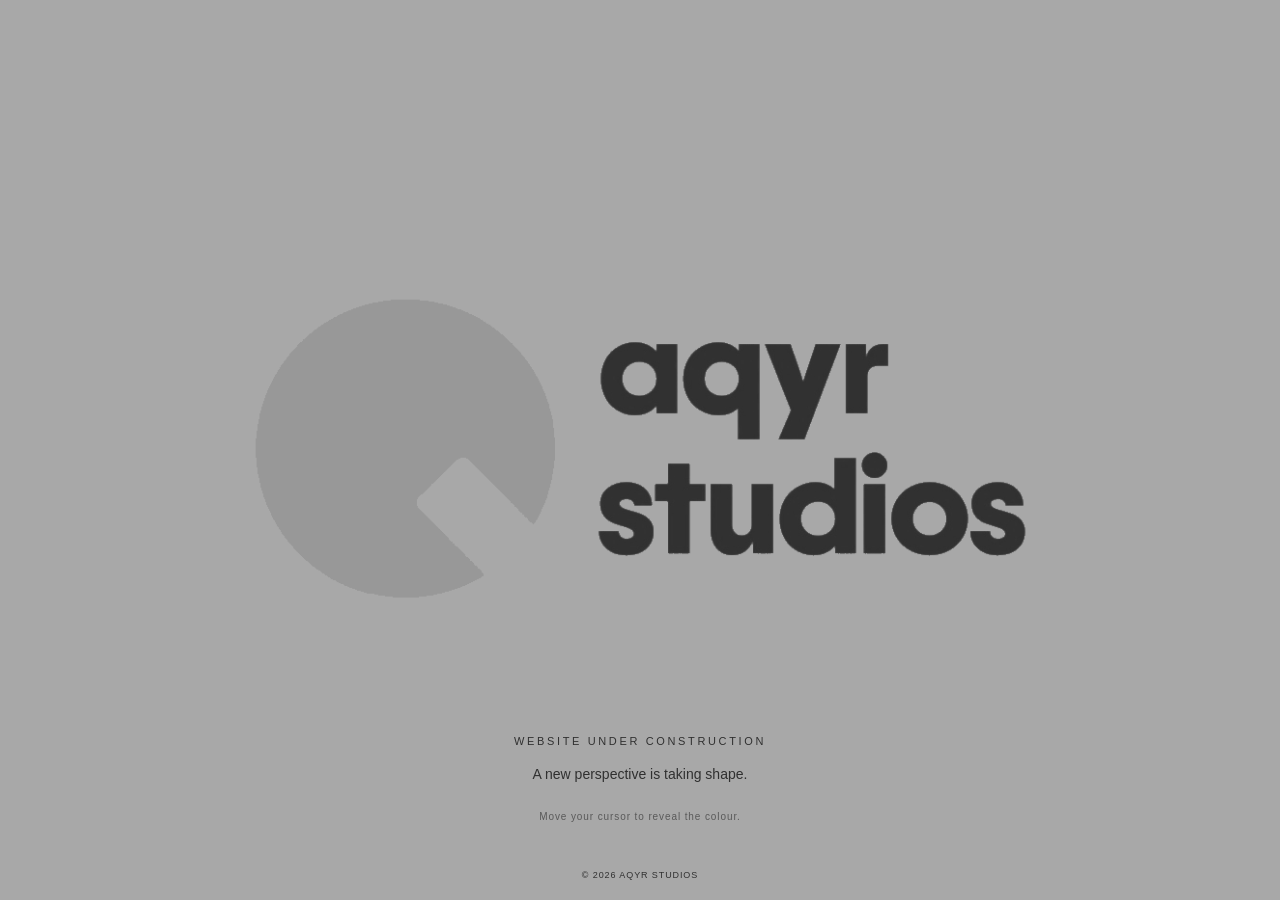
==== commit 992df954: "Add files via upload" ====
--- a/index.html
+++ b/index.html
@@ -1,13 +1,8 @@
-<!doctype html><html lang="en"><head><meta charset="utf-8"><meta name="viewport" content="width=device-width,initial-scale=1"><meta name="description" content="AQYR Studios — architecture and spatial design."><title>aqyr studios</title><style>
-:root{--orange:#ff8901;--background-image:none;--x:50%;--y:50%}*{box-sizing:border-box}html{scroll-behavior:smooth}body{margin:0;background:#171717;color:#f5f3ec;font-family:Arial,Helvetica,sans-serif}a{color:inherit;text-decoration:none}a:focus-visible,button:focus-visible{outline:2px solid var(--orange);outline-offset:6px}.scene,.tint,.shade{position:fixed;inset:0;pointer-events:none}.scene{z-index:-3;background:#484848 var(--background-image) center/cover;filter:grayscale(1)}.scene svg{width:100%;height:100%;object-fit:cover}.has-photo .scene svg{display:none}.tint{z-index:-2;background:var(--orange);mix-blend-mode:color;opacity:0;mask-image:radial-gradient(circle 290px at var(--x) var(--y),black,transparent);-webkit-mask-image:radial-gradient(circle 290px at var(--x) var(--y),black,transparent)}.active .tint{opacity:1}.shade{z-index:-1;background:linear-gradient(90deg,#0009,#0002)}header{position:absolute;top:0;width:100%;display:flex;justify-content:space-between;align-items:center;padding:30px 6%}.brand{display:flex;gap:12px;align-items:center;font-size:25px;font-weight:800;line-height:.86;letter-spacing:-1px}.brand svg{width:52px;height:52px;color:var(--orange)}nav{display:flex;gap:30px;font-size:13px}.hero{min-height:100svh;padding:190px 7% 45px;display:flex;flex-direction:column;justify-content:center}.eyebrow,.label{text-transform:uppercase;letter-spacing:2px;font-size:10px}h1{font-size:clamp(85px,13vw,190px);font-weight:400;letter-spacing:-.075em;line-height:.88;margin:45px 0 70px}.dot{color:var(--orange)}.bottom{display:flex;justify-content:space-between;align-items:end;font-size:13px;line-height:1.7}.bottom a{border-bottom:1px solid #fff7;padding-bottom:10px}section:not(.hero){padding:85px 7%}h2{font-size:clamp(48px,7vw,100px);font-weight:400;line-height:1;letter-spacing:-.06em;margin:50px 0 30px}.panel{background:#151515f5}.label{border-bottom:1px solid #ffffff30;padding-bottom:24px;color:#bdbdb6}.intro{max-width:520px;line-height:1.8;color:#bdbdb6;font-size:18px}.cards{display:grid;grid-template-columns:1fr 1fr;gap:30px;margin-top:50px}.picture{height:400px;position:relative;overflow:hidden;background:linear-gradient(120deg,#aaa,#333)}.picture:before{content:'';position:absolute;inset:15% 15% -20% 30%;background:linear-gradient(90deg,#bbb 55%,#444 55%);transform:skewY(-18deg);box-shadow:-40px 40px 0 #222}.picture.second{background:linear-gradient(40deg,#202020,#bcbcbc)}.picture.second:before{transform:skewY(15deg);background:repeating-linear-gradient(90deg,#555 0 20px,#aaa 20px 30px)}h3{font-size:19px;font-weight:400;margin-bottom:8px}.note{font-size:12px;color:#999;line-height:1.7}.studio{background:#eeede7;color:#191919}.studio .label{color:#666;border-color:#0003}.studio .intro{color:#555}.studio-grid{display:grid;grid-template-columns:1fr 1fr;gap:60px}.studio-grid>div{padding-top:40px}.services{padding:0;list-style:none}.services li{border-top:1px solid #0003;padding:18px 0}.contact{background:#0005}.contact p{font-size:22px}.contact .note{font-size:12px}footer{background:#111;padding:30px 7%;display:flex;justify-content:space-between;gap:20px;font-size:11px;color:#aaa}.skip{position:absolute;top:-100px;background:#111;padding:15px}.skip:focus{top:0;z-index:10}@media(max-width:650px){header{padding:25px 6%}.brand{font-size:20px}.brand svg{width:42px}nav{gap:17px;font-size:11px}.hero{padding-top:170px}.cards,.studio-grid{grid-template-columns:1fr}.picture{height:330px}.studio-grid{gap:0}.studio-grid>div{padding-top:0}footer{flex-wrap:wrap}.bottom{gap:20px}}@media(prefers-reduced-motion:reduce){html{scroll-behavior:auto}.tint{display:none}}
-</style></head><body><a href="#main" class="skip">Skip to content</a><div class="scene" aria-hidden="true"><svg xmlns="http://www.w3.org/2000/svg" viewBox="0 0 1920 1400" preserveAspectRatio="xMidYMid slice"><defs><linearGradient id="wall"><stop stop-color="#aaa"/><stop offset="1" stop-color="#444"/></linearGradient><linearGradient id="sky" x2="1" y2="1"><stop stop-color="#999"/><stop offset="1" stop-color="#222"/></linearGradient></defs><path fill="url(#sky)" d="M0 0h1920v1400H0z"/><path fill="url(#wall)" d="M400 1400V370L1310 0v1400z"/><path fill="#292929" d="M1310 0l610 320v1080h-610z"/><path fill="#bbb" d="M400 370l910-370 610 320-910 300z"/><path fill="#161616" d="M545 710l590-205v670l-590 225z"/><path stroke="#777" stroke-width="8" d="M745 640v685m195-755v680m-395-360l590-210m-590 410l590-210"/><path fill="#777" d="M0 1190l400-150v360H0z"/></svg></div><div class="tint" aria-hidden="true"></div><div class="shade" aria-hidden="true"></div><header><a class="brand" href="#home" aria-label="AQYR Studios home"><svg viewBox="0 0 100 100" aria-hidden="true"><path fill="currentColor" d="M93 76A48 48 0 1 0 76 93L52 69Q49 66 52 63L63 52Q66 49 69 52Z"/></svg><span>aqyr<br>studios</span></a><nav aria-label="Main navigation"><a href="#work">Work</a><a href="#studio">Studio</a><a href="#contact">Contact ↗</a></nav></header><main id="main"><section class="hero" id="home"><div class="eyebrow">Architecture / Interiors / Spatial design</div><h1>Space.<br>With intent<span class="dot">.</span></h1><div class="bottom"><p>Thoughtful spaces.<br>A different point of view.</p><a href="#work">Explore the studio ↓</a></div></section><section class="panel" id="work"><div class="label">01 / Selected work</div><h2>Less noise.<br>More meaning.</h2><p class="intro">A space for the work. From the first sketch to the final detail.</p><div class="cards"><article><div class="picture" role="img" aria-label="Abstract architectural placeholder"></div><h3>Project 01</h3><p class="note">Project details coming soon.</p></article><article><div class="picture second" role="img" aria-label="Abstract architectural placeholder"></div><h3>Project 02</h3><p class="note">Project details coming soon.</p></article></div></section><section class="studio" id="studio"><div class="label">02 / The studio</div><div class="studio-grid"><h2>Considered.<br>Not ordinary.</h2><div><p class="intro">Architecture begins with a question. How should a space feel?</p><p class="intro">AQYR Studios explores the relationship between people, light and the spaces they inhabit.</p><ul class="services"><li>01 — Architecture</li><li>02 — Interior design</li><li>03 — Spatial concepts</li></ul></div></div></section><section class="contact" id="contact"><div class="label">03 / Start a conversation</div><h2>Something<br>in mind?</h2><p>Let’s give it space.</p><p id="contact-detail" class="note">Contact details coming soon.</p></section></main><footer><a href="#home">aqyr studios</a><span>© <span id="year"></span> AQYR Studios</span><a href="#home">Back to top ↑</a></footer><script>
-// EDIT THESE TWO SETTINGS. Leave blank to use the built-in background and contact placeholder.
-const BACKGROUND_IMAGE = ""; // Example: "background.jpg"
-const CONTACT_EMAIL = "";
-if(BACKGROUND_IMAGE){document.documentElement.style.setProperty('--background-image','url('+JSON.stringify(BACKGROUND_IMAGE)+')');document.body.classList.add('has-photo');}
-if(CONTACT_EMAIL){const p=document.getElementById('contact-detail'),a=document.createElement('a');a.href='mailto:'+CONTACT_EMAIL;a.textContent=CONTACT_EMAIL;p.replaceChildren(a);}
-document.getElementById('year').textContent=new Date().getFullYear();
-const reduced=matchMedia('(prefers-reduced-motion: reduce)');let x=0,y=0,frame=0;
-window.addEventListener('pointermove',e=>{if(e.pointerType==='touch'||reduced.matches)return;x=e.clientX;y=e.clientY;if(!frame)frame=requestAnimationFrame(()=>{document.documentElement.style.setProperty('--x',x+'px');document.documentElement.style.setProperty('--y',y+'px');document.body.classList.add('active');frame=0;});},{passive:true});
-document.documentElement.addEventListener('pointerleave',()=>document.body.classList.remove('active'));
+<!doctype html><html lang="en"><head><meta charset="utf-8"><meta name="viewport" content="width=device-width,initial-scale=1"><meta name="theme-color" content="#a8a8a8"><meta name="description" content="AQYR Studios. A new perspective is taking shape."><title>AQYR Studios — Under construction</title><style>*{box-sizing:border-box}html,body{margin:0;min-height:100%;background:#a8a8a8;color:#303030;font-family:Arial,Helvetica,sans-serif}.logo-layer{position:fixed;inset:0;display:grid;place-items:center;pointer-events:none}.logo-layer img{width:min(82vw,850px);height:auto;max-height:65svh;object-fit:contain;filter:grayscale(1)}canvas{position:fixed;inset:0;width:100%;height:100%;pointer-events:none}main{position:relative;min-height:100svh;display:flex;align-items:flex-end;justify-content:center;text-align:center;padding:35px 24px 75px;pointer-events:none}h1{font-size:11px;font-weight:500;letter-spacing:.24em;text-transform:uppercase;margin:0 0 16px}p{font-size:14px;line-height:1.6;margin:0}.hint{margin-top:24px;font-size:10px;letter-spacing:.09em;opacity:.65}footer{position:fixed;bottom:20px;width:100%;text-align:center;font-size:9px;letter-spacing:.1em}@media(max-width:600px){.logo-layer img{width:92vw}main{padding-bottom:85px}}@media(max-height:520px){.logo-layer img{width:min(60vw,600px);transform:translateY(-40px)}main{padding-bottom:45px}.hint{display:none}}</style></head><body><div class="logo-layer"><img id="logo" src="[data-uri]" alt="aqyr studios"></div><canvas id="reveal" aria-hidden="true"></canvas><main><div><h1>Website under construction</h1><p>A new perspective is taking shape.</p><p class="hint" id="hint">Move your cursor to reveal the colour.</p></div></main><footer>© <span id="year"></span> AQYR STUDIOS</footer><script>
+const REVEAL_RADIUS=60, MOBILE_RADIUS=48, TRAIL_DURATION=950, BACKGROUND='#aea898';
+const canvas=document.getElementById('reveal'),ctx=canvas.getContext('2d'),logo=document.getElementById('logo'),mask=document.createElement('canvas'),m=mask.getContext('2d'),reduced=matchMedia('(prefers-reduced-motion: reduce)');let points=[],head=null,frame=0,timer;
+function resize(){const dpr=Math.min(devicePixelRatio||1,2);canvas.width=Math.round(innerWidth*dpr);canvas.height=Math.round(innerHeight*dpr);mask.width=canvas.width;mask.height=canvas.height;ctx.setTransform(dpr,0,0,dpr,0,0);m.setTransform(dpr,0,0,dpr,0,0);schedule();}
+function stamp(x,y,r,a){const grad=m.createRadialGradient(x,y,r*.78,x,y,r);grad.addColorStop(0,'rgba(0,0,0,'+a+')');grad.addColorStop(1,'rgba(0,0,0,0)');m.fillStyle=grad;m.fillRect(x-r,y-r,r*2,r*2);}
+function draw(now){frame=0;ctx.clearRect(0,0,innerWidth,innerHeight);m.clearRect(0,0,innerWidth,innerHeight);points=points.filter(p=>now-p.t<TRAIL_DURATION);const radius=innerWidth<600?MOBILE_RADIUS:REVEAL_RADIUS;if(!reduced.matches)for(const p of points){const life=Math.max(0,1-(now-p.t)/TRAIL_DURATION);stamp(p.x,p.y,radius*(.18+.82*life),life*.85);}if(head)stamp(head.x,head.y,radius,1);if(head||points.length){ctx.fillStyle=BACKGROUND;ctx.fillRect(0,0,innerWidth,innerHeight);if(logo.complete&&logo.naturalWidth){const r=logo.getBoundingClientRect(),s=Math.min(r.width/logo.naturalWidth,r.height/logo.naturalHeight),w=logo.naturalWidth*s,h=logo.naturalHeight*s;ctx.drawImage(logo,r.left+(r.width-w)/2,r.top+(r.height-h)/2,w,h);}ctx.globalCompositeOperation='destination-in';ctx.drawImage(mask,0,0,mask.width,mask.height,0,0,innerWidth,innerHeight);ctx.globalCompositeOperation='source-over';}if(points.length&&!reduced.matches)schedule();}
+function schedule(){if(!frame)frame=requestAnimationFrame(draw);}function move(e){const now=performance.now(),next={x:e.clientX,y:e.clientY};if(!reduced.matches){const old=head||next,steps=Math.max(1,Math.ceil(Math.hypot(next.x-old.x,next.y-old.y)/12));for(let i=1;i<=steps;i++)points.push({x:old.x+(next.x-old.x)*i/steps,y:old.y+(next.y-old.y)*i/steps,t:now});if(points.length>1000)points=points.slice(-1000);}head=next;schedule();if(e.pointerType==='touch'){clearTimeout(timer);timer=setTimeout(leave,300);}}function leave(){head=null;schedule();}window.addEventListener('pointermove',move,{passive:true});window.addEventListener('pointerdown',move,{passive:true});window.addEventListener('pointerup',e=>{if(e.pointerType==='touch')leave();},{passive:true});document.documentElement.addEventListener('pointerleave',leave);window.addEventListener('blur',()=>{head=null;points=[];schedule();});window.addEventListener('resize',resize);logo.addEventListener('load',schedule);reduced.addEventListener('change',()=>{points=[];schedule();});resize();document.getElementById('year').textContent=new Date().getFullYear();if(matchMedia('(hover: none)').matches)document.getElementById('hint').textContent='Touch and move to reveal the colour.';
 </script></body></html>
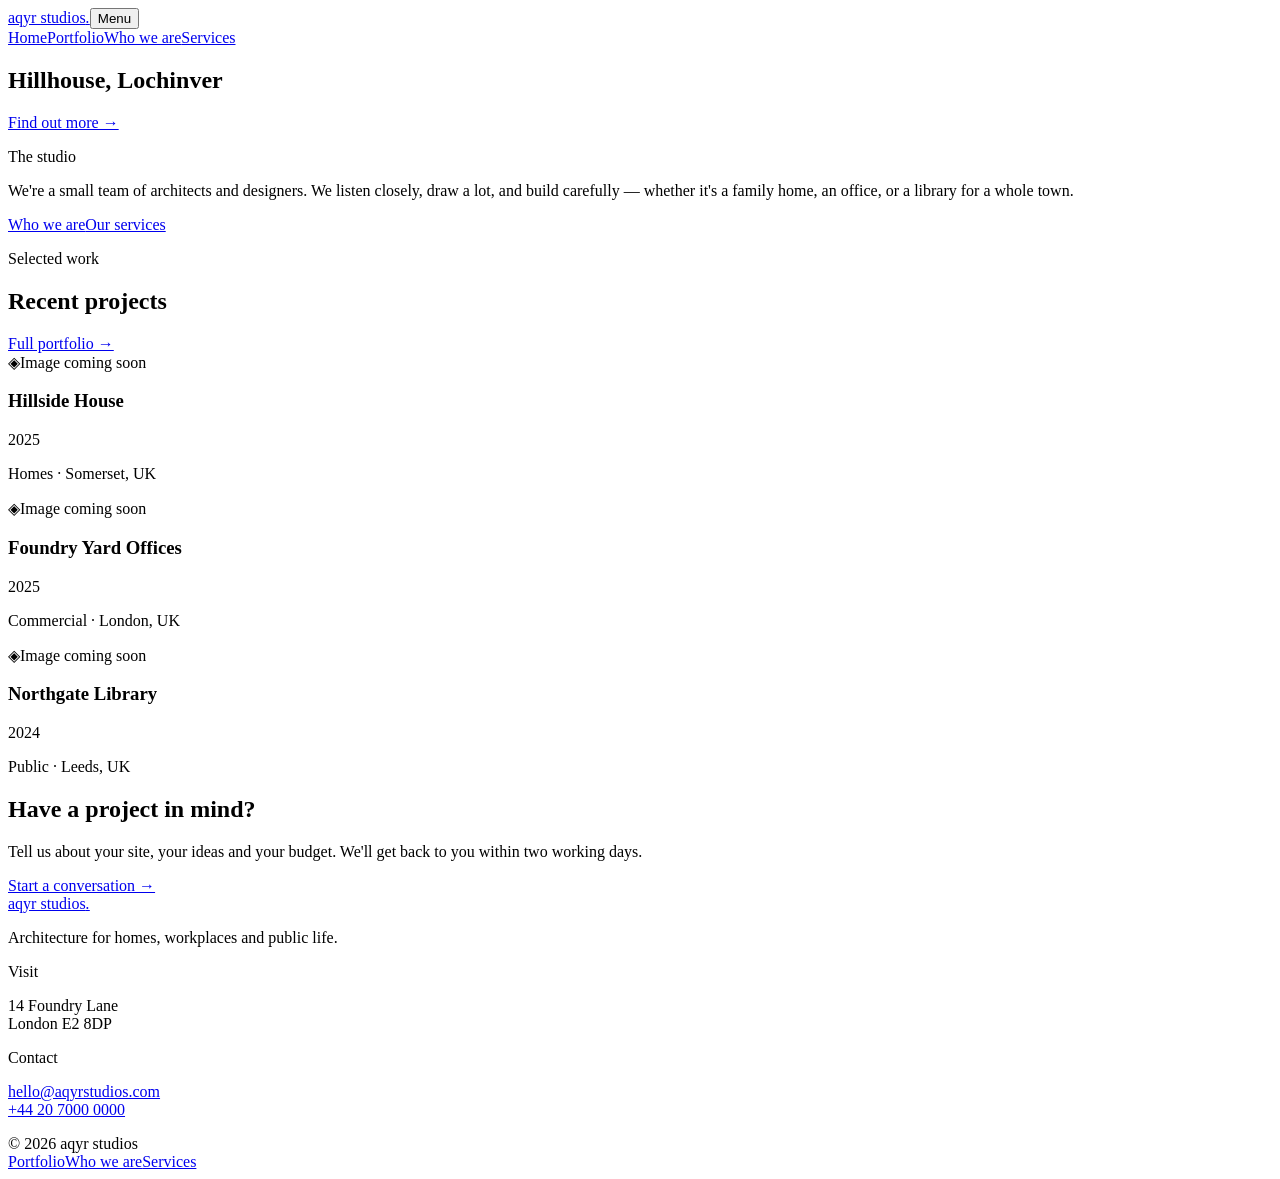
==== commit b6ba800c: "Add files via upload" ====
--- a/index.html
+++ b/index.html
@@ -1,8 +1 @@
-<!doctype html><html lang="en"><head><meta charset="utf-8"><meta name="viewport" content="width=device-width,initial-scale=1"><meta name="theme-color" content="#a8a8a8"><meta name="description" content="AQYR Studios. A new perspective is taking shape."><title>AQYR Studios — Under construction</title><style>*{box-sizing:border-box}html,body{margin:0;min-height:100%;background:#a8a8a8;color:#303030;font-family:Arial,Helvetica,sans-serif}.logo-layer{position:fixed;inset:0;display:grid;place-items:center;pointer-events:none}.logo-layer img{width:min(82vw,850px);height:auto;max-height:65svh;object-fit:contain;filter:grayscale(1)}canvas{position:fixed;inset:0;width:100%;height:100%;pointer-events:none}main{position:relative;min-height:100svh;display:flex;align-items:flex-end;justify-content:center;text-align:center;padding:35px 24px 75px;pointer-events:none}h1{font-size:11px;font-weight:500;letter-spacing:.24em;text-transform:uppercase;margin:0 0 16px}p{font-size:14px;line-height:1.6;margin:0}.hint{margin-top:24px;font-size:10px;letter-spacing:.09em;opacity:.65}footer{position:fixed;bottom:20px;width:100%;text-align:center;font-size:9px;letter-spacing:.1em}@media(max-width:600px){.logo-layer img{width:92vw}main{padding-bottom:85px}}@media(max-height:520px){.logo-layer img{width:min(60vw,600px);transform:translateY(-40px)}main{padding-bottom:45px}.hint{display:none}}</style></head><body><div class="logo-layer"><img id="logo" src="[data-uri]" alt="aqyr studios"></div><canvas id="reveal" aria-hidden="true"></canvas><main><div><h1>Website under construction</h1><p>A new perspective is taking shape.</p><p class="hint" id="hint">Move your cursor to reveal the colour.</p></div></main><footer>© <span id="year"></span> AQYR STUDIOS</footer><script>
-const REVEAL_RADIUS=60, MOBILE_RADIUS=48, TRAIL_DURATION=950, BACKGROUND='#aea898';
-const canvas=document.getElementById('reveal'),ctx=canvas.getContext('2d'),logo=document.getElementById('logo'),mask=document.createElement('canvas'),m=mask.getContext('2d'),reduced=matchMedia('(prefers-reduced-motion: reduce)');let points=[],head=null,frame=0,timer;
-function resize(){const dpr=Math.min(devicePixelRatio||1,2);canvas.width=Math.round(innerWidth*dpr);canvas.height=Math.round(innerHeight*dpr);mask.width=canvas.width;mask.height=canvas.height;ctx.setTransform(dpr,0,0,dpr,0,0);m.setTransform(dpr,0,0,dpr,0,0);schedule();}
-function stamp(x,y,r,a){const grad=m.createRadialGradient(x,y,r*.78,x,y,r);grad.addColorStop(0,'rgba(0,0,0,'+a+')');grad.addColorStop(1,'rgba(0,0,0,0)');m.fillStyle=grad;m.fillRect(x-r,y-r,r*2,r*2);}
-function draw(now){frame=0;ctx.clearRect(0,0,innerWidth,innerHeight);m.clearRect(0,0,innerWidth,innerHeight);points=points.filter(p=>now-p.t<TRAIL_DURATION);const radius=innerWidth<600?MOBILE_RADIUS:REVEAL_RADIUS;if(!reduced.matches)for(const p of points){const life=Math.max(0,1-(now-p.t)/TRAIL_DURATION);stamp(p.x,p.y,radius*(.18+.82*life),life*.85);}if(head)stamp(head.x,head.y,radius,1);if(head||points.length){ctx.fillStyle=BACKGROUND;ctx.fillRect(0,0,innerWidth,innerHeight);if(logo.complete&&logo.naturalWidth){const r=logo.getBoundingClientRect(),s=Math.min(r.width/logo.naturalWidth,r.height/logo.naturalHeight),w=logo.naturalWidth*s,h=logo.naturalHeight*s;ctx.drawImage(logo,r.left+(r.width-w)/2,r.top+(r.height-h)/2,w,h);}ctx.globalCompositeOperation='destination-in';ctx.drawImage(mask,0,0,mask.width,mask.height,0,0,innerWidth,innerHeight);ctx.globalCompositeOperation='source-over';}if(points.length&&!reduced.matches)schedule();}
-function schedule(){if(!frame)frame=requestAnimationFrame(draw);}function move(e){const now=performance.now(),next={x:e.clientX,y:e.clientY};if(!reduced.matches){const old=head||next,steps=Math.max(1,Math.ceil(Math.hypot(next.x-old.x,next.y-old.y)/12));for(let i=1;i<=steps;i++)points.push({x:old.x+(next.x-old.x)*i/steps,y:old.y+(next.y-old.y)*i/steps,t:now});if(points.length>1000)points=points.slice(-1000);}head=next;schedule();if(e.pointerType==='touch'){clearTimeout(timer);timer=setTimeout(leave,300);}}function leave(){head=null;schedule();}window.addEventListener('pointermove',move,{passive:true});window.addEventListener('pointerdown',move,{passive:true});window.addEventListener('pointerup',e=>{if(e.pointerType==='touch')leave();},{passive:true});document.documentElement.addEventListener('pointerleave',leave);window.addEventListener('blur',()=>{head=null;points=[];schedule();});window.addEventListener('resize',resize);logo.addEventListener('load',schedule);reduced.addEventListener('change',()=>{points=[];schedule();});resize();document.getElementById('year').textContent=new Date().getFullYear();if(matchMedia('(hover: none)').matches)document.getElementById('hint').textContent='Touch and move to reveal the colour.';
-</script></body></html>+<!doctype html><html lang="en"><head><meta charset="utf-8"><meta name="viewport" content="width=device-width,initial-scale=1"><meta name="description" content="Architecture for homes, workplaces and public life."><title>aqyr studios — Architecture</title><link rel="stylesheet" href="styles.css"></head><body><header class="site-header"><div class="wrap header-inner"><a class="brand" href="index.html">aqyr studios<i>.</i></a><button class="menu-button">Menu</button><nav class="nav"><a class="active" href="index.html">Home</a><a href="portfolio.html">Portfolio</a><a href="who-we-are.html">Who we are</a><a href="services.html">Services</a></nav></div></header><main><section class="hero"><div class="wrap"><h1>Hillhouse, Lochinver</h1><a class="button" href="portfolio.html">Find out more →</a></div></section><section><div class="wrap pad intro"><p class="eyebrow">The studio</p><div><p>We're a small team of architects and designers. We listen closely, draw a lot, and build carefully — whether it's a family home, an office, or a library for a whole town.</p><div class="actions"><a class="button line" href="who-we-are.html">Who we are</a><a class="button line" href="services.html">Our services</a></div></div></div></section><section><div class="wrap pad"><div class="section-head"><div><p class="eyebrow">Selected work</p><h2>Recent projects</h2></div><a href="portfolio.html">Full portfolio →</a></div><div class="grid"><article class="project"><div class="placeholder"><span>◈</span>Image coming soon</div><div class="project-meta"><h3>Hillside House</h3><span>2025</span></div><p>Homes · Somerset, UK</p></article><article class="project"><div class="placeholder"><span>◈</span>Image coming soon</div><div class="project-meta"><h3>Foundry Yard Offices</h3><span>2025</span></div><p>Commercial · London, UK</p></article><article class="project"><div class="placeholder"><span>◈</span>Image coming soon</div><div class="project-meta"><h3>Northgate Library</h3><span>2024</span></div><p>Public · Leeds, UK</p></article></div></div></section><section><div class="wrap pad center"><h2>Have a project in mind?</h2><p>Tell us about your site, your ideas and your budget. We'll get back to you within two working days.</p><a class="button" href="mailto:hello@aqyrstudios.com">Start a conversation →</a></div></section></main><footer class="site-footer"><div class="wrap footer-grid"><div><a class="brand" href="index.html">aqyr studios<i>.</i></a><p>Architecture for homes, workplaces and public life.</p></div><div><p class="eyebrow">Visit</p><p>14 Foundry Lane<br>London E2 8DP</p></div><div><p class="eyebrow">Contact</p><p><a href="mailto:hello@aqyrstudios.com">hello@aqyrstudios.com</a><br><a href="tel:+442070000000">+44 20 7000 0000</a></p></div></div><div class="wrap footer-bottom"><span>© 2026 aqyr studios</span><nav><a href="portfolio.html">Portfolio</a><a href="who-we-are.html">Who we are</a><a href="services.html">Services</a></nav></div></footer><script src="script.js"></script></body></html>
